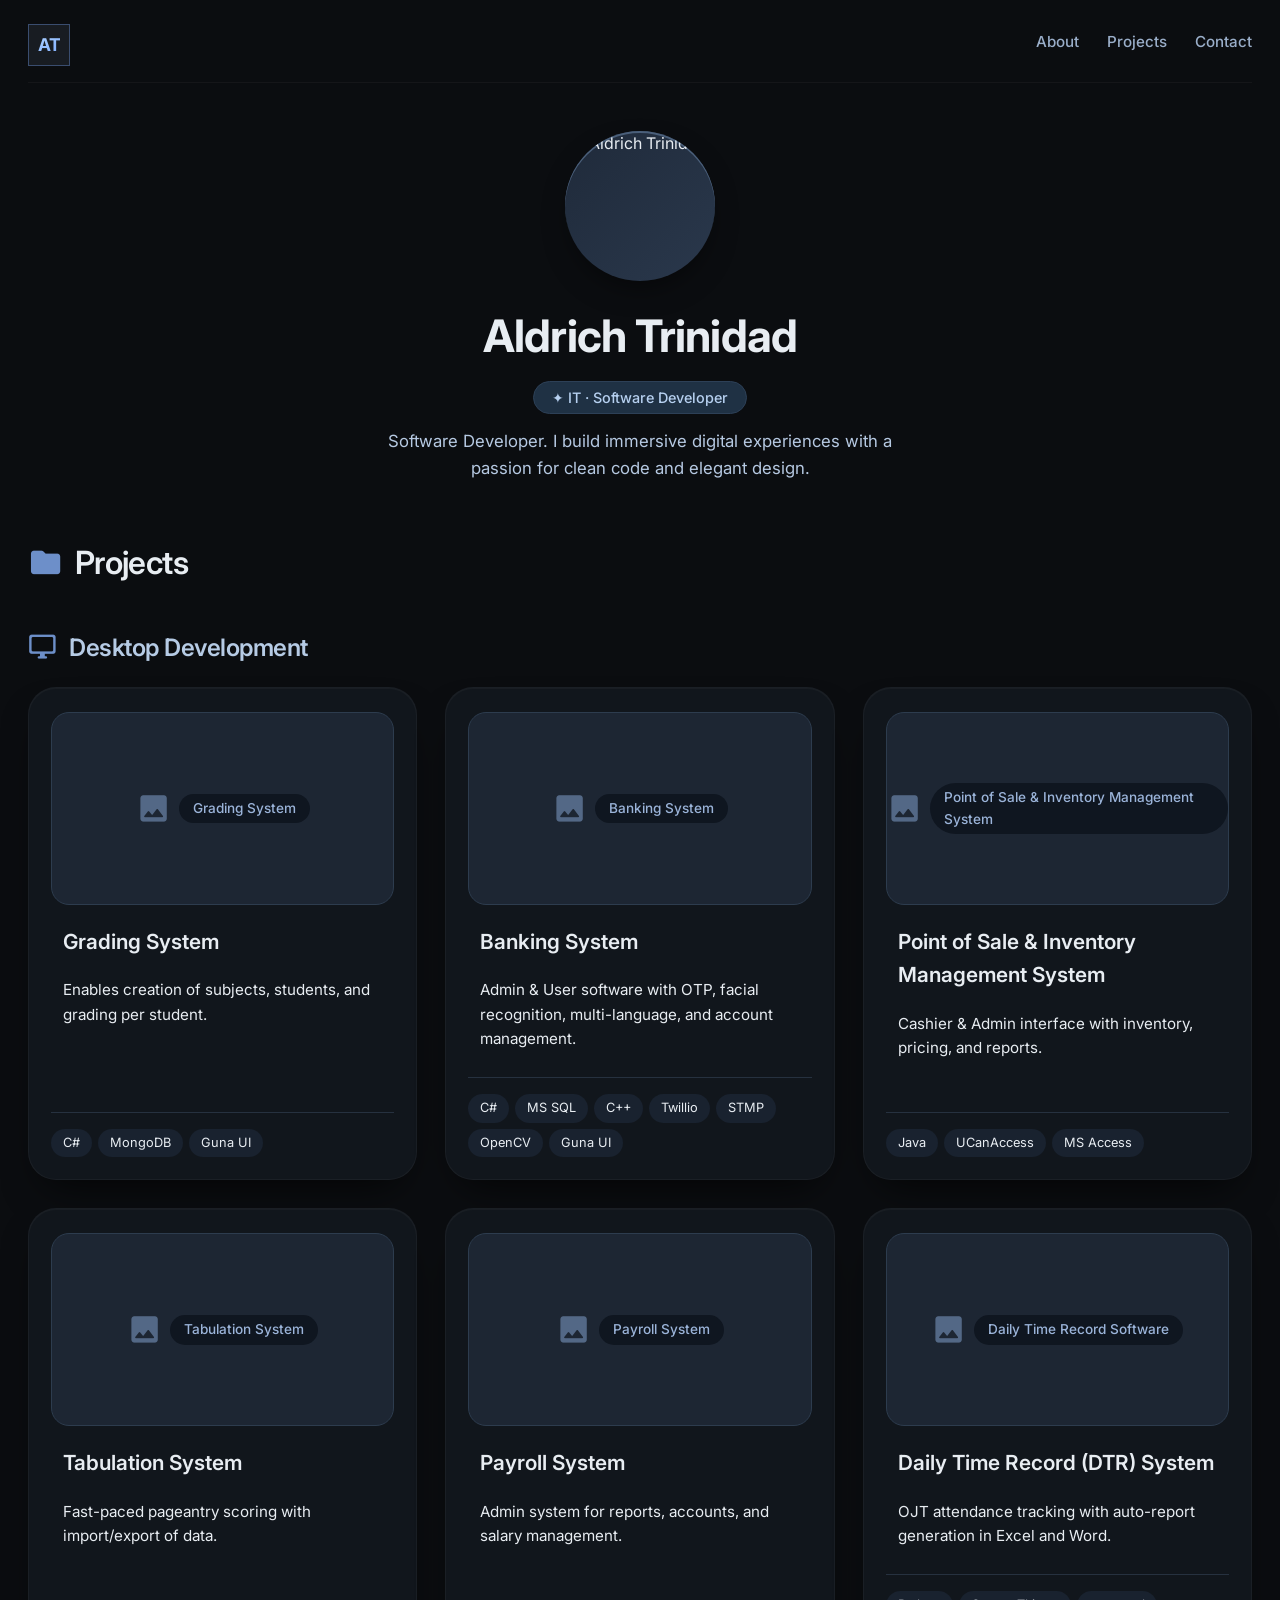
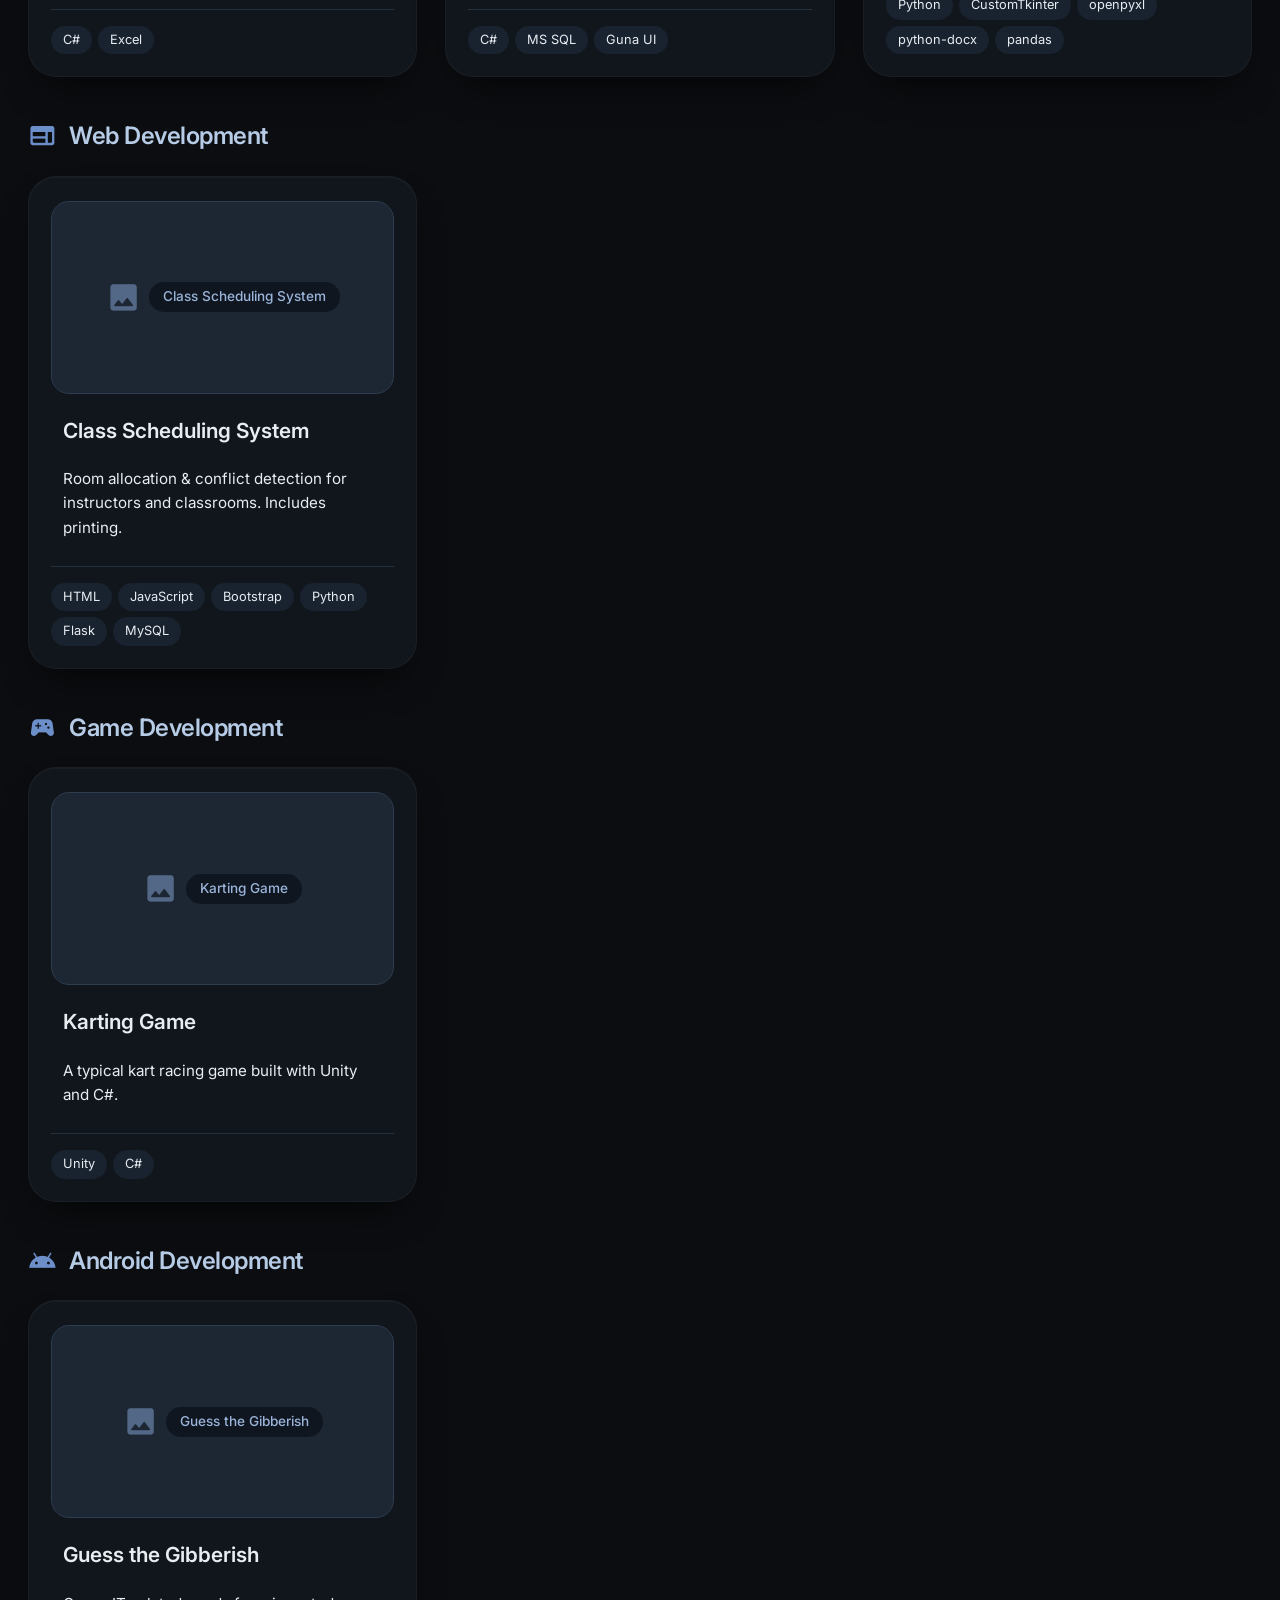
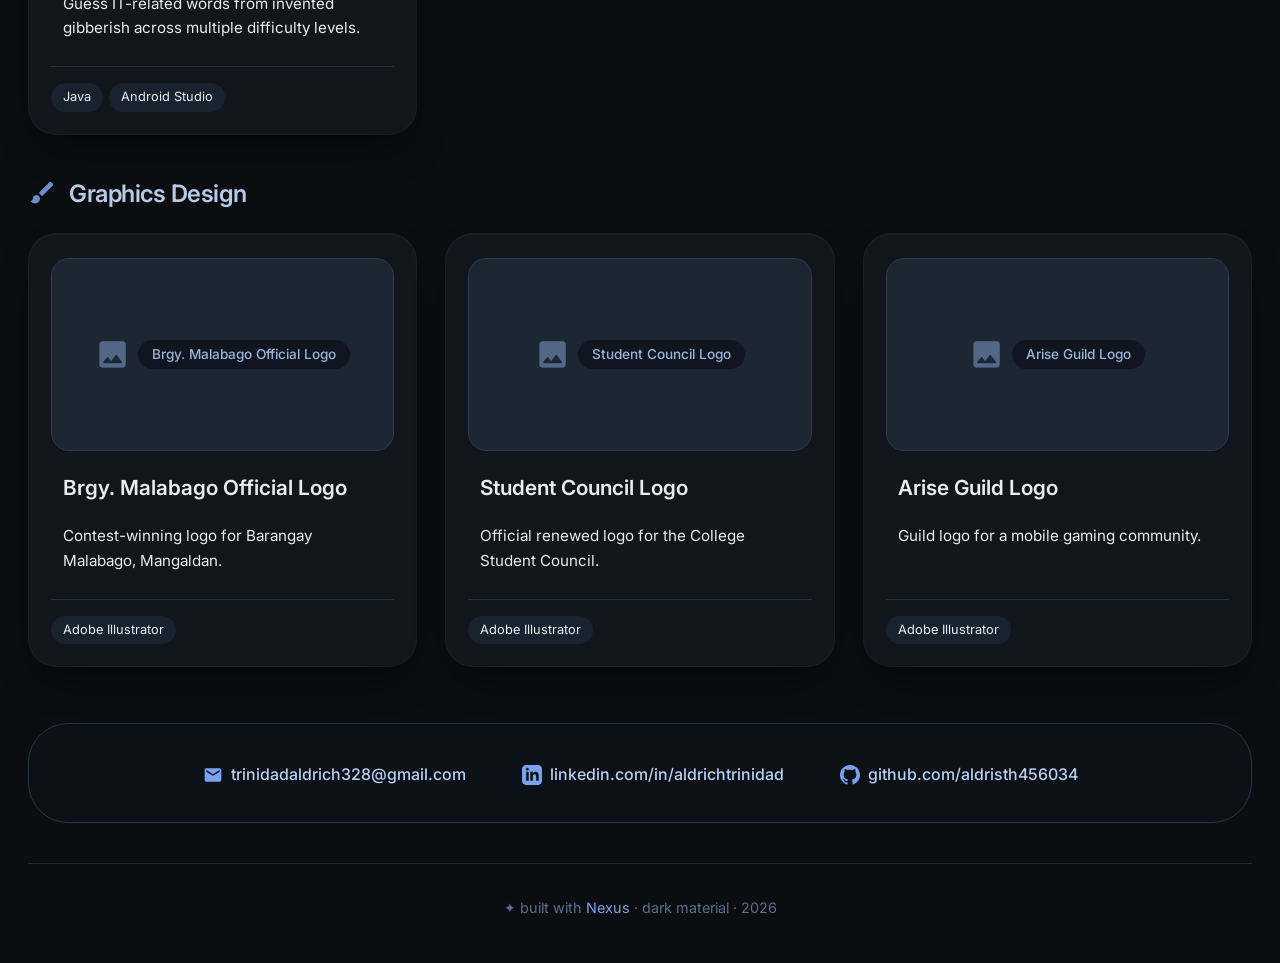
==== index.html @ d2d8a863 "up" ====
<!DOCTYPE html>
<html lang="en">
<head>
    <meta charset="UTF-8" />
    <meta name="viewport" content="width=device-width, initial-scale=1.0" />
    <title>Aldrich Trinidad · Portfolio</title>
    <!-- Google Font & Material Icons -->
    <link href="https://fonts.googleapis.com/css2?family=Inter:opsz,wght@14..32,400;14..32,500;14..32,600;14..32,700&display=swap" rel="stylesheet" />
    <link href="https://fonts.googleapis.com/icon?family=Material+Icons+Round" rel="stylesheet" />
    <!-- External CSS -->
    <link rel="stylesheet" href="style.css" />
</head>
<body>

    <div class="container">

        <!-- HEADER -->
        <header>
            <a href="#" class="logo" aria-label="Aldrich Trinidad home">
                <span>AT</span>
            </a>
            <div class="nav-links">
                <a href="#about">About</a>
                <a href="#projects">Projects</a>
                <a href="#contact">Contact</a>
            </div>
        </header>

        <!-- PROFILE -->
        <section class="profile-grid animate-in" id="about">
            <div class="profile-pic">
                <img data-src="ProfileImg/preview1.png" alt="Aldrich Trinidad" />
            </div>
            <div class="profile-text">
                <h1>Aldrich Trinidad</h1>
                <div class="badge">✦ IT · Software Developer</div>
                <p>Software Developer. I build immersive digital experiences with a passion for clean code and elegant design.</p>
            </div>
        </section>

        <!-- ===== PROJECTS SECTION ===== -->
        <div class="section-title animate-in delay-1" id="projects">
            <span class="material-icons-round">folder</span> Projects
        </div>

        <!-- ============================================================ -->
        <!-- DESKTOP DEVELOPMENT                                           -->
        <!-- ============================================================ -->
        <div class="sub-section-title animate-in delay-1">
            <span class="material-icons-round">desktop_windows</span> Desktop Development
        </div>
        <div class="project-grid animate-in delay-1">

            <!-- Grading System -->
            <div class="project-card card" data-title="Grading System" data-longdesc="Enables creation of subjects, students, and grading per student. Built with C# and MongoDB for efficient data management.

Features:
• Subject management (add, edit, delete)
• Student enrollment and records
• Grade entry with automatic computation
• Report generation (PDF)"
 data-github="https://github.com/aldristh456034/grading-system">
                <div class="preview-img">
                    <img data-src="DesktopDev/GradingSystem/preview1.png" alt="Grading System" />
                </div>
                <h3>Grading System</h3>
                <p>Enables creation of subjects, students, and grading per student.</p>
                <div class="meta">
                    <div class="tech-wrapper">
                        <span class="tech">C#</span>
                        <span class="tech">MongoDB</span>
                        <span class="tech">Guna UI</span>
                    </div>
                </div>
            </div>

            <!-- Banking System -->
            <div class="project-card card" data-title="Banking System" data-longdesc="Admin &amp; user software with OTP, facial recognition, multi-language support, account management, and printing. Built with C#, SQLServer, and C++.

Key Features:
• Separate interfaces for Administrator and User
• Account approval workflow
• Transaction history with filters
• Multi-language support (English, French, Japanese)
• Security: Email verification, OTP Text, Security Key, Facial Recognition
• Account management with deactivation
• Printable transaction summaries" data-github="https://github.com/aldristh456034/banking-system">
                <div class="preview-img">
                    <img data-src="DesktopDev/BankingSystem/preview1.png" alt="Banking System" />
                </div>
                <h3>Banking System</h3>
                <p>Admin &amp; User software with OTP, facial recognition, multi-language, and account management.</p>
                <div class="meta">
                    <div class="tech-wrapper">
                        <span class="tech">C#</span>
                        <span class="tech">MS SQL</span>
                        <span class="tech">C++</span>
                        <span class="tech">Twillio</span>
                        <span class="tech">STMP</span>
                        <span class="tech">OpenCV</span>
                        <span class="tech">Guna UI</span>
                    </div>
                </div>
            </div>

            <!-- Point of Sale & Inventory -->
            <div class="project-card card" data-title="Point of Sale &amp; Inventory Management System" data-longdesc="Cashier &amp; admin interface with inventory, pricing, and reports. Built with Java 16, UCanAccess, and Microsoft Access.

Features:
• Cashier mode: fast checkout
• Admin dashboard: inventory overview
• Product management (add, update, delete)
• Real-time stock tracking
• Sales reports and analytics
• User account creation for staff"
 data-github="https://github.com/aldristh456034/pos-inventory">
                <div class="preview-img">
                    <img data-src="DesktopDev/POS/preview1.png" alt="Point of Sale & Inventory Management System" />
                </div>
                <h3>Point of Sale &amp; Inventory Management System</h3>
                <p>Cashier &amp; Admin interface with inventory, pricing, and reports.</p>
                <div class="meta">
                    <div class="tech-wrapper">
                        <span class="tech">Java</span>
                        <span class="tech">UCanAccess</span>
                        <span class="tech">MS Access</span>
                    </div>
                </div>
            </div>

            <!-- Tabulation System -->
            <div class="project-card card" data-title="Tabulation System" data-longdesc="Pageantry scoring with import/export of data. Built with C# and Excel integration.

Used in a school pageantry event in Camarines Sur.

Features:
• Digital scoring for judges
• Automatic calculation and ranking
• Import/export scores via Excel
• Includes Leaderboard display"
 data-github="https://github.com/aldristh456034/tabulation-system">
                <div class="preview-img">
                    <img data-src="DesktopDev/Tabulation/preview1.png" alt="Tabulation System" />
                </div>
                <h3>Tabulation System</h3>
                <p>Fast-paced pageantry scoring with import/export of data.</p>
                <div class="meta">
                    <div class="tech-wrapper">
                        <span class="tech">C#</span>
                        <span class="tech">Excel</span>
                    </div>
                </div>
            </div>

            <!-- Payroll System -->
            <div class="project-card card" data-title="Payroll System" data-longdesc="Admin system for reports, accounts, and salary management. Built with C# and SQL.

Features:
• Employee database management
• Salary computation with deductions
• Generate payslips (PDF)
• Attendance tracking
• Comprehensive reports (monthly, yearly)
• Tax computation support" data-github="https://github.com/aldristh456034/payroll-system">
                <div class="preview-img">
                    <img data-src="DesktopDev/Payroll/preview1.png" alt="Payroll System" />
                </div>
                <h3>Payroll System</h3>
                <p>Admin system for reports, accounts, and salary management.</p>
                <div class="meta">
                    <div class="tech-wrapper">
                        <span class="tech">C#</span>
                        <span class="tech">MS SQL</span>
                        <span class="tech">Guna UI</span>
                    </div>
                </div>
            </div>

            <!-- ===== NEW: Daily Time Record (DTR) System ===== -->
            <div class="project-card card" data-title="Daily Time Record Software" data-longdesc="A comprehensive Daily Time Record application built for OJT tracking and reporting. Used during internship to automate attendance tracking and generate professional reports for the company.

Key Features:
• Daily time-in and time-out logging
• Automatic tardiness calculation
• OJT target hours tracking with auto-calculation
• Excel data import/export
• Word document report generation
• Company allowance report generation with format
• Configurable settings for different users
• Summary reports with accumulated hours
" data-github="https://github.com/aldristh456034/dtr-system">
                <div class="preview-img">
                    <img data-src="DesktopDev/DTR/preview1.png" alt="Daily Time Record System" />
                </div>
                <h3>Daily Time Record (DTR) System</h3>
                <p>OJT attendance tracking with auto-report generation in Excel and Word.</p>
                <div class="meta">
                    <div class="tech-wrapper">
                        <span class="tech">Python</span>
                        <span class="tech">CustomTkinter</span>
                        <span class="tech">openpyxl</span>
                        <span class="tech">python-docx</span>
                        <span class="tech">pandas</span>
                    </div>
                </div>
            </div>

        </div>

        <!-- ============================================================ -->
        <!-- WEB DEVELOPMENT                                               -->
        <!-- ============================================================ -->
        <div class="sub-section-title animate-in delay-2">
            <span class="material-icons-round">web</span> Web Development
        </div>
        <div class="project-grid animate-in delay-2">

            <!-- Class Scheduling System -->
            <div class="project-card card" data-title="Class Scheduling System" data-longdesc="Room allocation &amp; conflict detection for instructors and classrooms. Includes printing. Built with HTML, JavaScript, Bootstrap, Python, Flask, and MySQL.

Features:
• Automatic detection of allocation conflicts
• Room, instructor, and time management
• Prevent duplication and confusion
• Interactive calendar view
• Printable schedules
• Room, instructor, subjects, department, account management
• Allows multiple users with different access levels (super admin, admin, user)
• Export to PDF" data-github="https://github.com/aldristh456034/scheduling-system">
                <div class="preview-img">
                    <img data-src="WebDev/Scheduling/preview1.png" alt="Class Scheduling System" />
                </div>
                <h3>Class Scheduling System</h3>
                <p>Room allocation &amp; conflict detection for instructors and classrooms. Includes printing.</p>
                <div class="meta">
                    <div class="tech-wrapper">
                        <span class="tech">HTML</span>
                        <span class="tech">JavaScript</span>
                        <span class="tech">Bootstrap</span>
                        <span class="tech">Python</span>
                        <span class="tech">Flask</span>
                        <span class="tech">MySQL</span>
                    </div>
                </div>
            </div>

        </div>

        <!-- ============================================================ -->
        <!-- GAME DEVELOPMENT                                              -->
        <!-- ============================================================ -->
        <div class="sub-section-title animate-in delay-2">
            <span class="material-icons-round">sports_esports</span> Game Development
        </div>
        <div class="project-grid animate-in delay-2">

            <!-- Karting Game -->
            <div class="project-card card" data-title="Karting Game" data-longdesc="A kart racing game built with Unity and C#.

Game Mechanics:
• Multiple tracks with obstacles
• Includes varying difficulty
• Race modes"
 data-github="https://github.com/aldristh456034/karting-game">
                <div class="preview-img">
                    <img data-src="GameDev/Karting/preview1.png" alt="Karting Game" />
                </div>
                <h3>Karting Game</h3>
                <p>A typical kart racing game built with Unity and C#.</p>
                <div class="meta">
                    <div class="tech-wrapper">
                        <span class="tech">Unity</span>
                        <span class="tech">C#</span>
                    </div>
                </div>
            </div>

        </div>

        <!-- ============================================================ -->
        <!-- ANDROID DEVELOPMENT                                           -->
        <!-- ============================================================ -->
        <div class="sub-section-title animate-in delay-3">
            <span class="material-icons-round">android</span> Android Development
        </div>
        <div class="project-grid animate-in delay-3">

            <!-- Guess the Gibberish -->
            <div class="project-card card" data-title="Guess the Gibberish" data-longdesc="Guess IT-related words from invented gibberish across multiple difficulty levels. Built with Java for Android Studio.

Game Features:
• Multiple difficulty levels (Easy, Medium, Hard)
• IT-related word categories
• Hints and timer system
• Score tracking and high scores
• Sound effects and animations
• Offline play support" data-github="https://github.com/aldristh456034/guess-gibberish">
                <div class="preview-img">
                    <img data-src="AndroidDev/Gibberish/preview1.png" alt="Guess the Gibberish" />
                </div>
                <h3>Guess the Gibberish</h3>
                <p>Guess IT-related words from invented gibberish across multiple difficulty levels.</p>
                <div class="meta">
                    <div class="tech-wrapper">
                        <span class="tech">Java</span>
                        <span class="tech">Android Studio</span>
                    </div>
                </div>
            </div>

        </div>

        <!-- ============================================================ -->
        <!-- GRAPHICS DESIGN                                               -->
        <!-- ============================================================ -->
        <div class="sub-section-title animate-in delay-3">
            <span class="material-icons-round">brush</span> Graphics Design
        </div>
        <div class="project-grid animate-in delay-3">

            <!-- Brgy. Malabago Official Logo -->
            <div class="project-card card" data-title="Brgy. Malabago Official Logo" data-longdesc="Contest-winning logo for Barangay Malabago, Mangaldan. Created with Adobe Illustrator.

Design Elements:
• Local cultural symbols
• Modern and clean aesthetic
• Versatile for various applications (print, digital)
• Selected as official barangay logo" data-github="https://github.com/aldristh456034/malabago-logo">
                <div class="preview-img">
                    <img data-src="GraphicsDesign/Malabago/preview1.png" alt="Brgy. Malabago Official Logo" />
                </div>
                <h3>Brgy. Malabago Official Logo</h3>
                <p>Contest-winning logo for Barangay Malabago, Mangaldan.</p>
                <div class="meta">
                    <div class="tech-wrapper">
                        <span class="tech">Adobe Illustrator</span>
                    </div>
                </div>
            </div>

            <!-- Student Council Logo -->
            <div class="project-card card" data-title="Student Council Logo" data-longdesc="Official renewed logo for the College Student Council. Created with Adobe Illustrator.

Design Approach:
• Modern refresh of existing council identity
• Defines symbolism of unity and leadership
• Color palette representing the institution
• Used across all council materials and merchandise" data-github="https://github.com/aldristh456034/student-council-logo">
                <div class="preview-img">
                    <img data-src="GraphicsDesign/Council/preview1.png" alt="Student Council Logo" />
                </div>
                <h3>Student Council Logo</h3>
                <p>Official renewed logo for the College Student Council.</p>
                <div class="meta">
                    <div class="tech-wrapper">
                        <span class="tech">Adobe Illustrator</span>
                    </div>
                </div>
            </div>

            <!-- Arise Guild Logo -->
            <div class="project-card card" data-title="Arise Guild Logo" data-longdesc="Guild logo for a mobile gaming community. Created with Adobe Illustrator.

Design Features:
• Epic fantasy theme
• Recognizable icon for in-game use
• Scalable for different sizes (avatar, banner)
• Color scheme matching guild identity" data-github="https://github.com/aldristh456034/arise-guild-logo">
                <div class="preview-img">
                    <img data-src="GraphicsDesign/Arise/preview1.png" alt="Arise Guild Logo" />
                </div>
                <h3>Arise Guild Logo</h3>
                <p>Guild logo for a mobile gaming community.</p>
                <div class="meta">
                    <div class="tech-wrapper">
                        <span class="tech">Adobe Illustrator</span>
                    </div>
                </div>
            </div>

        </div>

        <!-- ============================================================ -->
        <!-- CONTACT SECTION                                               -->
        <!-- ============================================================ -->
        <div class="contact-section animate-in delay-4" id="contact">
            <div class="info">
                <a href="mailto:trinidadaldrich328@gmail.com">
                    <svg class="contact-icon" viewBox="0 0 24 24" width="20" height="20">
                        <path d="M20 4H4c-1.1 0-1.99.9-1.99 2L2 18c0 1.1.9 2 2 2h16c1.1 0 2-.9 2-2V6c0-1.1-.9-2-2-2zm0 4l-8 5-8-5V6l8 5 8-5v2z"/>
                    </svg>
                    <span>trinidadaldrich328@gmail.com</span>
                </a>
                <a href="https://www.linkedin.com/in/aldrich-trinidad-825322286" target="_blank">
                    <svg class="contact-icon" viewBox="0 0 24 24" width="20" height="20">
                        <path d="M19 0h-14c-2.761 0-5 2.239-5 5v14c0 2.761 2.239 5 5 5h14c2.762 0 5-2.239 5-5v-14c0-2.761-2.238-5-5-5zm-11 19h-3v-11h3v11zm-1.5-12.268c-.966 0-1.75-.79-1.75-1.764s.784-1.764 1.75-1.764 1.75.79 1.75 1.764-.783 1.764-1.75 1.764zm13.5 12.268h-3v-5.604c0-3.368-4-3.113-4 0v5.604h-3v-11h3v1.765c1.396-2.586 7-2.777 7 2.476v6.759z"/>
                    </svg>
                    <span>linkedin.com/in/aldrichtrinidad</span>
                </a>
                <a href="https://github.com/aldristh456034" target="_blank">
                    <svg class="contact-icon" viewBox="0 0 24 24" width="20" height="20">
                        <path d="M12 0c-6.627 0-12 5.373-12 12 0 5.302 3.438 9.8 8.205 11.387.6.113.82-.26.82-.58 0-.287-.01-1.05-.015-2.06-3.338.726-4.042-1.61-4.042-1.61-.546-1.39-1.335-1.76-1.335-1.76-1.09-.746.082-.73.082-.73 1.205.085 1.84 1.237 1.84 1.237 1.07 1.834 2.807 1.304 3.492.997.108-.775.418-1.305.762-1.605-2.665-.3-5.466-1.332-5.466-5.93 0-1.31.468-2.38 1.235-3.22-.123-.3-.535-1.52.117-3.16 0 0 1.008-.322 3.3 1.23.96-.267 1.98-.4 3-.405 1.02.005 2.04.138 3 .405 2.29-1.552 3.297-1.23 3.297-1.23.653 1.64.24 2.86.118 3.16.768.84 1.233 1.91 1.233 3.22 0 4.61-2.804 5.62-5.476 5.92.43.37.824 1.102.824 2.22 0 1.602-.015 2.894-.015 3.287 0 .322.216.698.825.578 4.765-1.588 8.2-6.086 8.2-11.386 0-6.627-5.373-12-12-12z"/>
                    </svg>
                    <span>github.com/aldristh456034</span>
                </a>
            </div>
        </div>

        <div class="footer-note">
            ✦ built with <span style="color:#7ba3f0;">Nexus</span> · dark material · 2026
        </div>
    </div>

    <!-- ===== MODAL ===== -->
    <div class="modal-overlay" id="projectModal">
        <div class="modal-box">
            <div class="modal-content" id="modalContent">
                <div class="modal-title-wrapper">
                    <h2 class="modal-title" id="modalTitle">Project</h2>
                    <button class="modal-close" id="modalCloseBtn">✕</button>
                </div>
                
                <div class="modal-gallery" id="modalGallery">
                    <div class="placeholder-img" id="modalImagePlaceholder">
                        <i class="material-icons-round" style="font-size:2.4rem;">image</i> <span>preview</span>
                    </div>
                    <img id="modalImage" style="display:none; width:100%; height:auto; max-height:380px; object-fit:contain;" alt="project preview" />
                </div>
                <div class="modal-nav">
                    <button id="modalPrev"><span class="material-icons-round">chevron_left</span> Prev</button>
                    <button id="modalNext">Next <span class="material-icons-round">chevron_right</span></button>
                </div>
                <div class="modal-desc" id="modalDesc">
                    <strong>Description:</strong>
                </div>
                <div class="modal-footer">
                    <a href="#" id="modalGitHubLink" target="_blank">
                        <span class="material-icons-round" style="font-size:1.2rem;">open_in_new</span> GitHub
                    </a>
                </div>
            </div>
        </div>
    </div>

    <!-- External JavaScript -->
    <script src="script.js"></script>

</body>
</html>
---- style.css ----
/* ----- RESET & BASE ----- */
* {
    margin: 0;
    padding: 0;
    box-sizing: border-box;
}
body {
    background: #0b0d10;
    font-family: 'Inter', sans-serif;
    color: #e8edf2;
    line-height: 1.6;
    scroll-behavior: smooth;
}
::-webkit-scrollbar { width: 8px; }
::-webkit-scrollbar-track { background: #181c22; }
::-webkit-scrollbar-thumb { background: #3b4b5e; border-radius: 12px; }

.container {
    max-width: 1400px;
    margin: 0 auto;
    padding: 0 28px 20px;
}

/* ----- GLASS CARDS ----- */
.card {
    background: rgba(22, 28, 36, 0.65);
    backdrop-filter: blur(6px);
    -webkit-backdrop-filter: blur(6px);
    border-radius: 32px;
    border: 1px solid rgba(255, 255, 255, 0.04);
    box-shadow: 0 20px 40px -18px rgba(0,0,0,0.8), inset 0 1px 0 rgba(255,255,255,0.03);
    transition: all 0.25s ease;
    cursor: default;
}
.card:hover {
    background: rgba(28, 36, 48, 0.75);
    border-color: rgba(100, 180, 255, 0.12);
    box-shadow: 0 28px 48px -20px #0a0e14, inset 0 1px 0 rgba(255,255,255,0.06);
}

/* ----- ANIMATIONS ----- */
@keyframes fadeSlideUp {
    0% { opacity: 0; transform: translateY(28px); }
    100% { opacity: 1; transform: translateY(0); }
}
@keyframes shimmer {
    0% { background-position: -200% 0; }
    100% { background-position: 200% 0; }
}
.animate-in {
    animation: fadeSlideUp 0.8s cubic-bezier(0.2, 0.9, 0.3, 1) forwards;
    opacity: 0;
}
.delay-1 { animation-delay: 0.08s; }
.delay-2 { animation-delay: 0.16s; }
.delay-3 { animation-delay: 0.24s; }
.delay-4 { animation-delay: 0.32s; }

/* ----- HEADER ----- */
header {
    padding: 24px 0 16px;
    display: flex;
    justify-content: space-between;
    align-items: center;
    flex-wrap: wrap;
    border-bottom: 1px solid rgba(255,255,255,0.04);
}
.logo {
    display: flex;
    align-items: center;
    justify-content: center;
    width: 42px;
    height: 42px;
    background: #181c22;
    border: 1px solid rgba(122, 169, 255, 0.35);
    border-radius: 0;
    font-weight: 700;
    font-size: 1.1rem;
    letter-spacing: -0.5px;
    color: #e8edf2;
    text-decoration: none;
}
.logo span {
    background: linear-gradient(145deg, #b0d4ff, #7aa9ff);
    -webkit-background-clip: text;
    -webkit-text-fill-color: transparent;
    background-clip: text;
}
.nav-links {
    display: flex;
    gap: 28px;
    font-weight: 500;
    font-size: 0.95rem;
    color: #9aaec9;
}
.nav-links a {
    color: inherit;
    text-decoration: none;
    transition: color 0.2s;
    border-bottom: 2px solid transparent;
    padding-bottom: 4px;
}
.nav-links a:hover {
    color: #d6e5ff;
    border-bottom-color: #4d8eff;
}

/* ----- PROFILE (centered) ----- */
.profile-grid {
    display: flex;
    flex-direction: column;
    align-items: center;
    justify-content: center;
    text-align: center;
    margin: 48px 0 56px;
    gap: 20px;
}
.profile-pic {
    width: 150px;
    height: 150px;
    flex-shrink: 0;
    border-radius: 50%;
    background: linear-gradient(135deg, #1f2a3a, #2a384c);
    display: flex;
    align-items: center;
    justify-content: center;
    box-shadow: 0 12px 28px -8px #00000080, inset 0 2px 0 #4a5f7a;
    transition: transform 0.2s ease;
    overflow: hidden;
}
.profile-pic:hover {
    transform: scale(1.02);
}
.profile-pic img {
    width: 100%;
    height: 100%;
    object-fit: cover;
    display: block;
}
.profile-pic span {
    font-size: 4.6rem;
    font-weight: 300;
    color: #aac3f0;
    letter-spacing: 2px;
    opacity: 0.9;
}
.profile-text h1 {
    font-size: 2.8rem;
    font-weight: 700;
    letter-spacing: -0.02em;
    margin-bottom: 4px;
}
.profile-text .badge {
    background: #1f3144;
    padding: 4px 18px;
    border-radius: 60px;
    font-size: 0.9rem;
    font-weight: 500;
    display: inline-block;
    color: #b6d0f0;
    border: 1px solid #2d4057;
    backdrop-filter: blur(4px);
    margin-top: 4px;
}
.profile-text p {
    max-width: 560px;
    margin: 14px auto 0;
    color: #b6c9e2;
    font-size: 1.05rem;
}

/* ----- SECTION TITLE ----- */
.section-title {
    font-size: 2rem;
    font-weight: 600;
    margin: 56px 0 28px;
    letter-spacing: -0.02em;
    display: flex;
    align-items: center;
    gap: 12px;
}
.section-title .material-icons-round {
    font-size: 2.2rem;
    color: #6d8fc9;
}
.sub-section-title {
    font-size: 1.5rem;
    font-weight: 600;
    margin: 40px 0 20px;
    letter-spacing: -0.02em;
    display: flex;
    align-items: center;
    gap: 12px;
    color: #b6cbe5;
}
.sub-section-title .material-icons-round {
    font-size: 1.8rem;
    color: #6d8fc9;
}

/* ----- PROJECT GRID ----- */
.project-grid {
    display: grid;
    grid-template-columns: repeat(3, 1fr);
    gap: 28px;
    margin-bottom: 24px;
}

/* ----- PROJECT CARD - Always visible with skeleton inside ----- */
.project-card {
    padding: 24px 22px 22px;
    border-radius: 28px;
    transition: all 0.25s;
    display: flex;
    flex-direction: column;
    cursor: pointer;
    opacity: 1;
    animation: fadeSlideUp 0.6s ease forwards;
}

/* ----- PREVIEW IMAGE - Shows skeleton while loading ----- */
.project-card .preview-img {
    width: 100%;
    aspect-ratio: 16/9;
    border-radius: 18px;
    margin-bottom: 16px;
    display: flex;
    align-items: center;
    justify-content: center;
    font-size: 0.85rem;
    color: #6b85aa;
    border: 1px solid #2d3c4e;
    transition: 0.2s;
    font-weight: 500;
    overflow: hidden;
    position: relative;
    background: #1a2330;
    min-height: 180px;
}

/* Skeleton shimmer on the image container while loading */
.project-card .preview-img.skeleton {
    background: linear-gradient(90deg, #1a2330 25%, #2a3a4a 50%, #1a2330 75%);
    background-size: 200% 100%;
    animation: shimmer 1.8s ease-in-out infinite;
}

/* Hide the actual image while loading */
.project-card .preview-img.skeleton img {
    opacity: 0;
}

/* Show image when loaded */
.project-card .preview-img.loaded img {
    opacity: 1;
    transition: opacity 0.4s ease;
}

.project-card .preview-img.loaded {
    background: #1d2633;
    animation: none;
}

.project-card .preview-img img {
    width: 100%;
    height: 100%;
    object-fit: cover;
    opacity: 0;
    transition: opacity 0.4s ease;
}

.project-card .preview-img i {
    font-size: 2.2rem;
    margin-right: 8px;
    opacity: 0.7;
}
.project-card .preview-img span {
    background: #0f1620;
    padding: 4px 14px;
    border-radius: 60px;
    color: #9bb4d9;
}

.project-card h3 {
    font-weight: 600;
    font-size: 1.3rem;
    margin-bottom: 6px;
}
.project-card p {
    color: #b1c5df;
    font-size: 0.95rem;
    flex: 1;
    margin: 6px 0 16px;
}
.project-card .meta {
    display: flex;
    flex-wrap: wrap;
    justify-content: space-between;
    align-items: center;
    border-top: 1px solid #26313f;
    padding-top: 16px;
    margin-top: 6px;
    gap: 8px;
}
.project-card .meta .tech {
    color: #829fc9;
    font-size: 0.8rem;
    background: #19222f;
    padding: 4px 12px;
    border-radius: 40px;
    display: inline-block;
    white-space: nowrap;
}
.project-card .meta .tech-wrapper {
    display: flex;
    flex-wrap: wrap;
    gap: 6px;
    flex: 1;
}

/* Skeleton text placeholders inside card while loading */
.project-card.skeleton-mode h3 {
    height: 24px;
    width: 70%;
    border-radius: 6px;
    background: linear-gradient(90deg, #1a2330 25%, #2a3a4a 50%, #1a2330 75%);
    background-size: 200% 100%;
    animation: shimmer 1.8s ease-in-out infinite;
    color: transparent;
}
.project-card.skeleton-mode p {
    height: 16px;
    width: 90%;
    border-radius: 4px;
    background: linear-gradient(90deg, #1a2330 25%, #2a3a4a 50%, #1a2330 75%);
    background-size: 200% 100%;
    animation: shimmer 1.8s ease-in-out infinite;
    color: transparent;
}
.project-card.skeleton-mode p.short {
    width: 60%;
}
.project-card.skeleton-mode .meta .tech-wrapper .tech {
    height: 28px;
    width: 60px;
    border-radius: 40px;
    background: linear-gradient(90deg, #1a2330 25%, #2a3a4a 50%, #1a2330 75%);
    background-size: 200% 100%;
    animation: shimmer 1.8s ease-in-out infinite;
    color: transparent;
    padding: 0;
}
.project-card.skeleton-mode .meta .tech-wrapper .tech.wide {
    width: 80px;
}

/* Hide actual text content in skeleton mode */
.project-card.skeleton-mode h3,
.project-card.skeleton-mode p,
.project-card.skeleton-mode .meta .tech-wrapper .tech {
    color: transparent !important;
    pointer-events: none;
}

/* Show actual content when loaded */
.project-card.loaded h3,
.project-card.loaded p,
.project-card.loaded .meta .tech-wrapper .tech {
    color: inherit;
    height: auto;
    width: auto;
    background: none;
    animation: none;
    padding: 4px 12px;
}

.project-card.loaded .meta .tech-wrapper .tech {
    background: #19222f;
}

/* Hide skeleton text when loaded */
.project-card.loaded .meta .tech-wrapper .tech.wide {
    width: auto;
}

@media (max-width: 1024px) {
    .project-grid {
        grid-template-columns: repeat(2, 1fr);
    }
}
@media (max-width: 640px) {
    .project-grid {
        grid-template-columns: 1fr;
    }
    .profile-text h1 { font-size: 2.2rem; }
    .nav-links { gap: 14px; font-size: 0.85rem; flex-wrap: wrap; }
}

/* ----- MODAL ----- */
.modal-overlay {
    position: fixed;
    top: 0; left: 0; width: 100%; height: 100%;
    background: rgba(0, 0, 0, 0.75);
    backdrop-filter: blur(10px);
    -webkit-backdrop-filter: blur(10px);
    display: none;
    align-items: center;
    justify-content: center;
    z-index: 1000;
    padding: 20px;
}
.modal-overlay.active {
    display: flex;
}
.modal-box {
    background: #141b24;
    max-width: 720px;
    width: 100%;
    max-height: 85vh;
    height: 85vh;
    border-radius: 36px;
    border: 1px solid #2c3d53;
    box-shadow: 0 40px 80px #000000cc;
    position: relative;
    animation: fadeSlideUp 0.3s ease;
    display: flex;
    flex-direction: column;
    overflow: hidden;
}
.modal-content {
    flex: 1;
    overflow-y: auto;
    padding: 28px 28px 24px;
    padding-top: 20px;
    scroll-behavior: smooth;
}
.modal-content::-webkit-scrollbar {
    width: 6px;
}
.modal-content::-webkit-scrollbar-track {
    background: transparent;
}
.modal-content::-webkit-scrollbar-thumb {
    background: #3b5a7a;
    border-radius: 12px;
}
.modal-close {
    position: sticky;
    top: 12px;
    float: right;
    background: #1f2d3d;
    border: none;
    color: #c0d6f0;
    font-size: 1.5rem;
    cursor: pointer;
    border-radius: 60px;
    width: 40px;
    height: 40px;
    display: flex;
    align-items: center;
    justify-content: center;
    transition: 0.2s;
    z-index: 20;
    box-shadow: 0 4px 12px rgba(0,0,0,0.4);
    margin-left: 12px;
    flex-shrink: 0;
}
.modal-close:hover {
    background: #334a63;
    color: white;
    transform: scale(1.05);
}
.modal-title-wrapper {
    display: flex;
    align-items: center;
    justify-content: space-between;
    margin-bottom: 4px;
    padding-right: 4px;
}
.modal-title {
    font-weight: 600;
    font-size: 1.6rem;
    line-height: 1.3;
}
.modal-gallery {
    position: relative;
    margin: 12px 0 18px;
    border-radius: 24px;
    overflow: hidden;
    background: #0d141e;
    flex-shrink: 0;
    clear: both;
}
.modal-gallery img {
    width: 100%;
    height: auto;
    max-height: 380px;
    object-fit: contain;
    display: block;
    background: #0b111a;
}
.modal-gallery .placeholder-img {
    width: 100%;
    aspect-ratio: 16/9;
    background: radial-gradient(circle at 30% 40%, #1f3147, #0b121d);
    display: flex;
    align-items: center;
    justify-content: center;
    color: #6883ad;
    font-size: 1rem;
    font-weight: 500;
    gap: 12px;
}
.modal-nav {
    display: flex;
    justify-content: space-between;
    margin-top: 12px;
    gap: 12px;
    flex-shrink: 0;
}
.modal-nav button {
    background: #1f2f42;
    border: 1px solid #314a63;
    color: #c6dcff;
    padding: 8px 20px;
    border-radius: 60px;
    font-weight: 500;
    cursor: pointer;
    display: flex;
    align-items: center;
    gap: 6px;
    transition: 0.2s;
    flex: 1;
    justify-content: center;
}
.modal-nav button:hover {
    background: #2b405a;
    border-color: #5b84c7;
}
.modal-desc {
    margin-top: 18px;
    padding: 16px 18px;
    background: #0f1925;
    border-radius: 20px;
    border-left: 4px solid #4d7ed9;
    color: #c7daf5;
    font-size: 0.98rem;
    white-space: pre-wrap;
    word-wrap: break-word;
    flex-shrink: 0;
}
.modal-desc strong {
    color: #aac4f0;
}
.modal-footer {
    margin-top: 16px;
    text-align: right;
    flex-shrink: 0;
    padding-bottom: 4px;
}
.modal-footer a {
    color: #7aa9ff;
    text-decoration: none;
    display: inline-flex;
    align-items: center;
    gap: 6px;
    background: #1f2f42;
    padding: 6px 18px;
    border-radius: 40px;
    border: 1px solid #314a63;
    transition: 0.2s;
}
.modal-footer a:hover {
    background: #2b405a;
    border-color: #5b84c7;
}

/* ----- CONTACT ----- */
.contact-section {
    margin: 56px 0 40px;
    padding: 32px 32px 28px;
    border-radius: 40px;
    background: rgba(14, 20, 30, 0.6);
    backdrop-filter: blur(6px);
    border: 1px solid #293848;
    display: flex;
    flex-direction: column;
    align-items: center;
    justify-content: center;
    gap: 16px;
}
.contact-section .info {
    display: flex;
    flex-wrap: wrap;
    gap: 20px 32px;
    align-items: center;
    justify-content: center;
}
.contact-section .info a {
    color: #b8d0f0;
    text-decoration: none;
    display: inline-flex;
    align-items: center;
    gap: 8px;
    font-weight: 500;
    transition: 0.2s;
    padding: 6px 12px;
    border-radius: 60px;
    white-space: nowrap;
}
.contact-section .info a:hover {
    background: #1f3147;
    color: #e2edff;
}
.contact-section .info .contact-icon {
    width: 20px;
    height: 20px;
    flex-shrink: 0;
    fill: #7ba2f0;
    display: inline-block;
}
.contact-section .info a:hover .contact-icon {
    fill: #b8d0f0;
}

@media (max-width: 768px) {
    .contact-section {
        padding: 24px 20px 20px;
    }
    .contact-section .info {
        gap: 12px 16px;
    }
    .contact-section .info a {
        white-space: normal;
        word-break: break-all;
        justify-content: center;
    }
}

.footer-note {
    text-align: center;
    font-size: 0.9rem;
    color: #58708f;
    padding: 32px 0 24px;
    border-top: 1px solid #1f2b39;
    margin-top: 20px;
}

.loading-text {
    color: #829fc9;
    text-align: center;
    padding: 40px 0;
    font-size: 1.1rem;
}
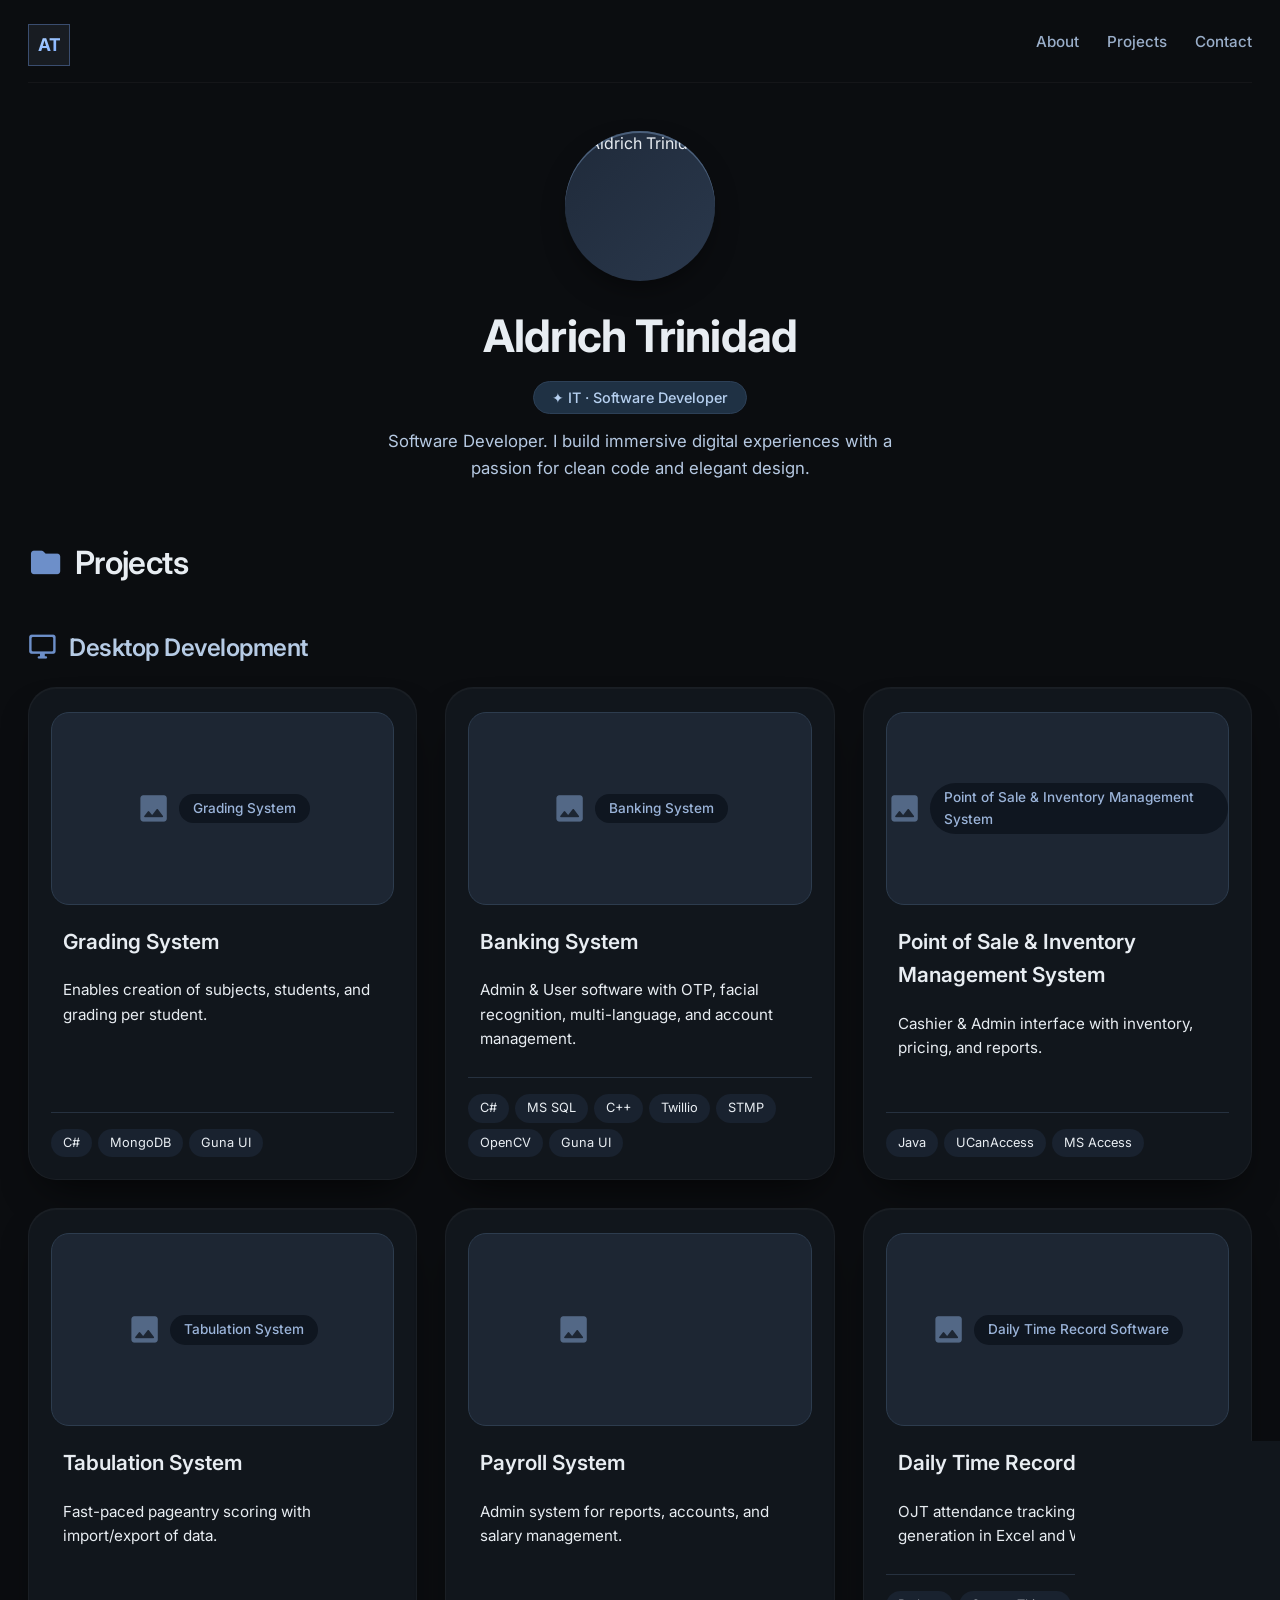
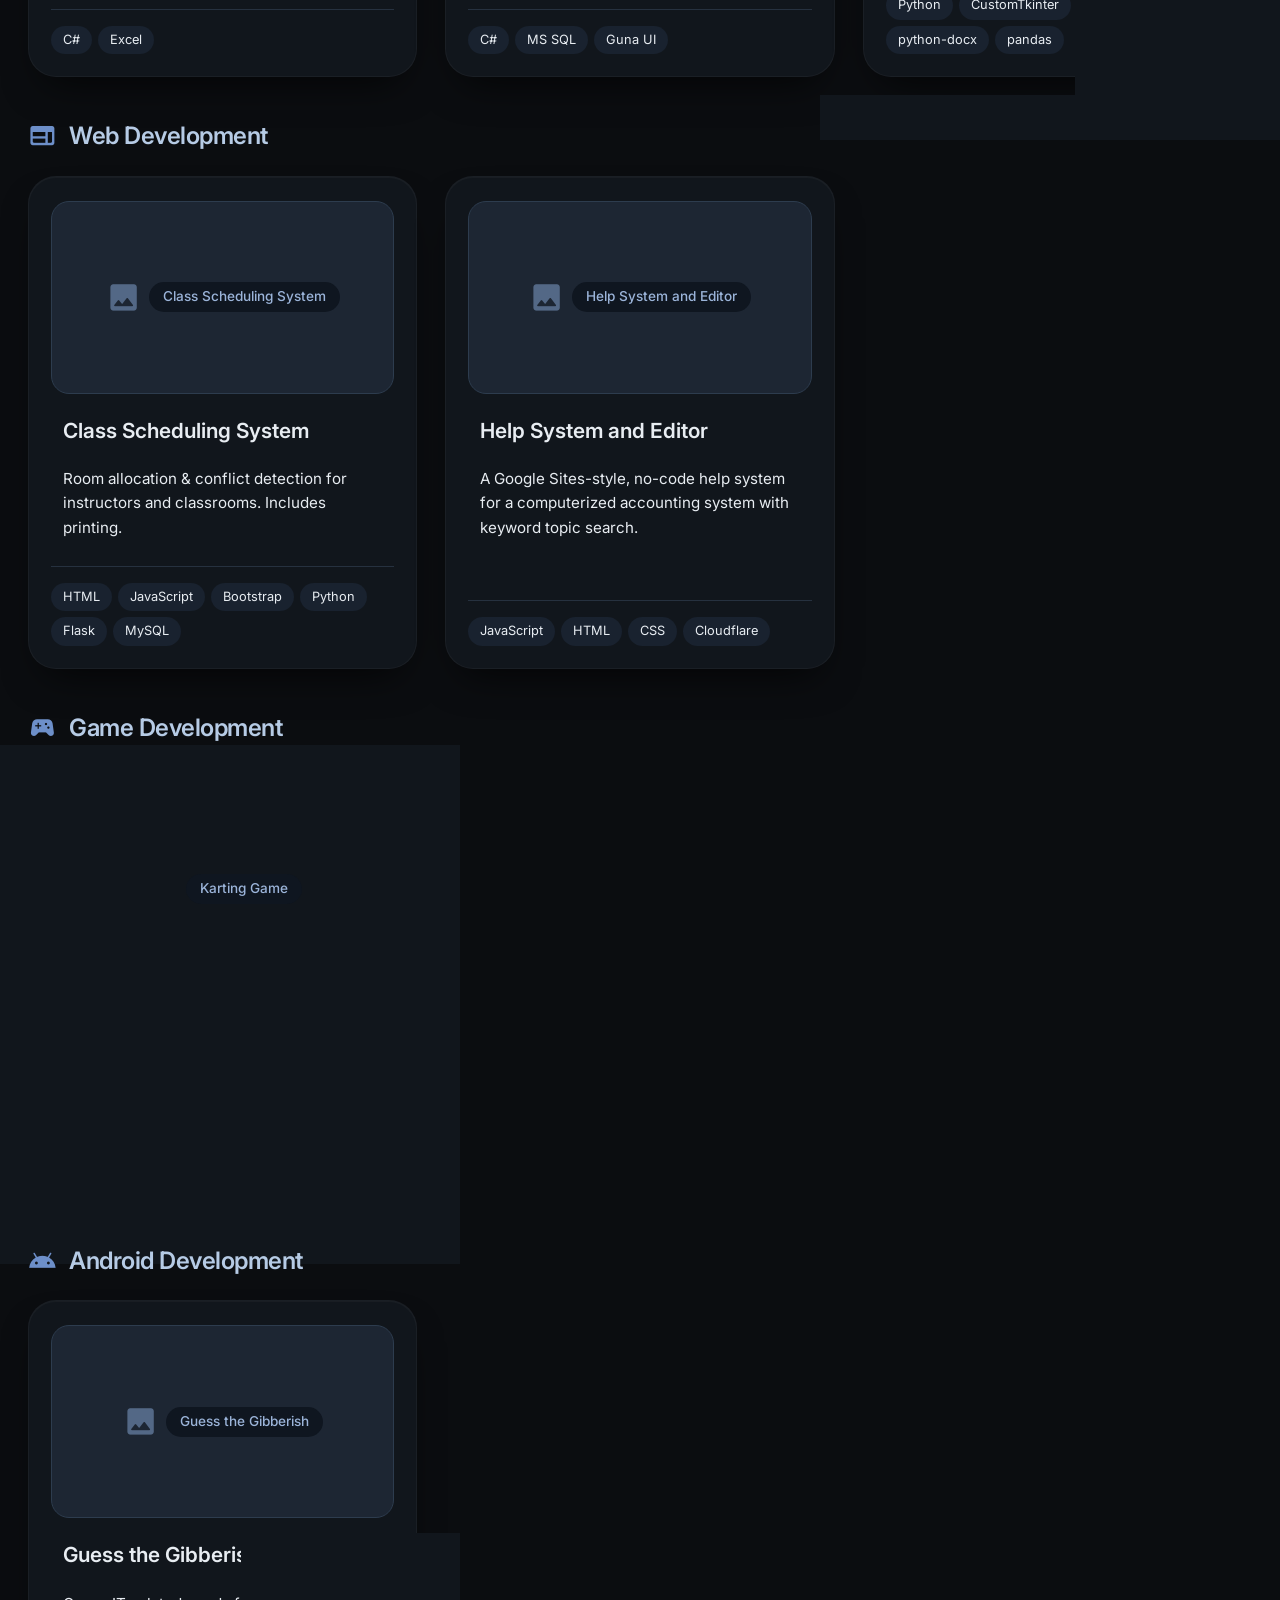
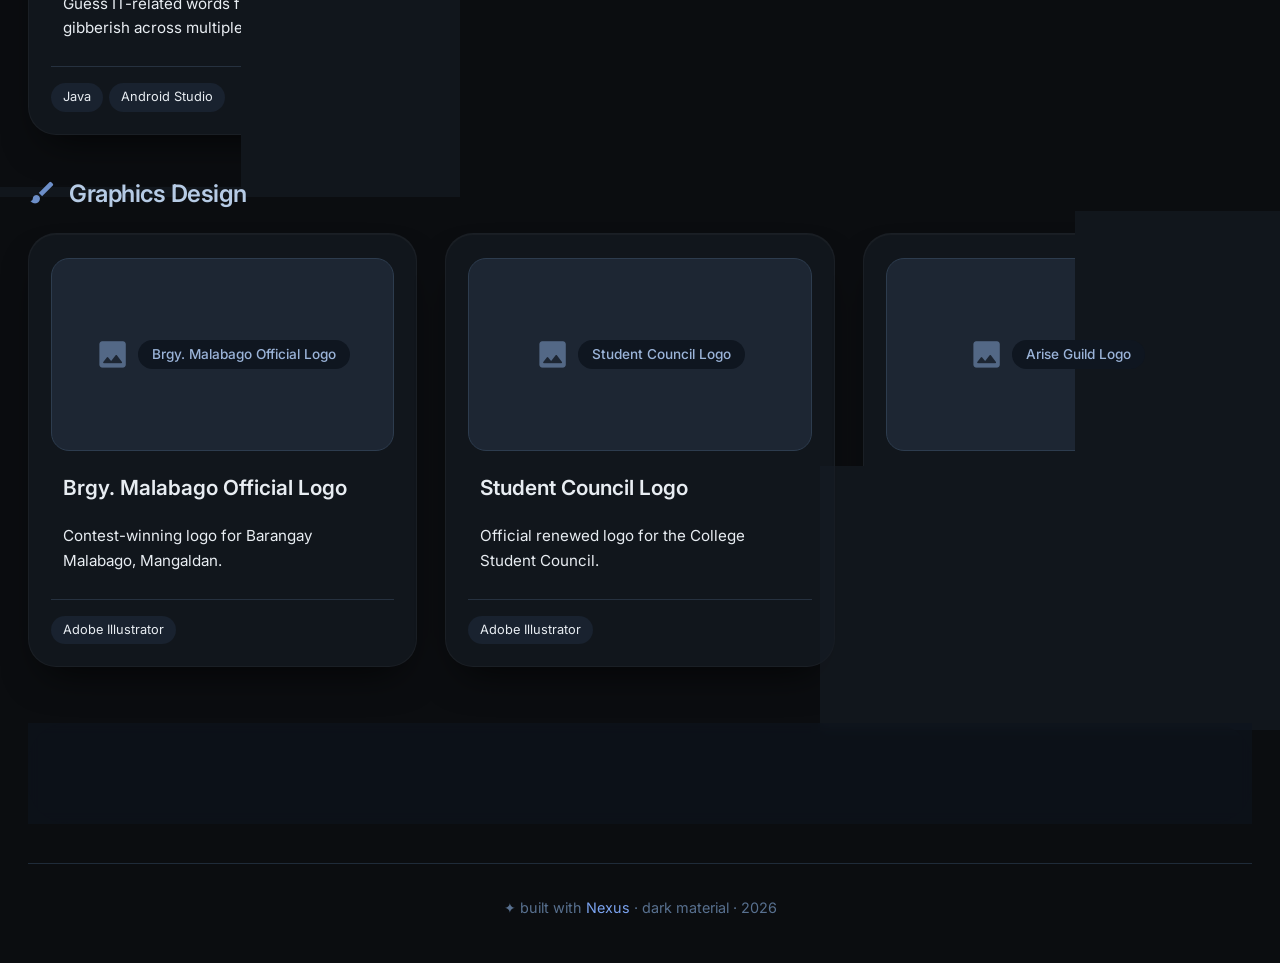
==== commit 5bd9c949: "up" ====
--- a/index.html
+++ b/index.html
@@ -240,6 +240,32 @@
                         <span class="tech">Python</span>
                         <span class="tech">Flask</span>
                         <span class="tech">MySQL</span>
+                    </div>
+                </div>
+            </div>
+
+            <!-- Help System and Editor -->
+            <div class="project-card card" data-title="Help System and Editor" data-longdesc="A simple Google Sites-style help system for a computerized accounting system. Content creators build and publish help pages without coding in the editor, while users browse and search topics by keyword in the viewer. Built with JavaScript, HTML, CSS, and Cloudflare.
+
+Features:
+• Two apps: a Viewer for reading help topics and an Editor for creating content
+• No-code page creation, similar to Google Sites
+• Keyword search of help topics
+• User management with restrictions per account
+• AI enhance and AI generator for help content
+• Backup export and import
+• File upload and download support">
+                <div class="preview-img">
+                    <img data-src="WebDev/HelpSystem/preview1.jpeg" alt="Help System and Editor" />
+                </div>
+                <h3>Help System and Editor</h3>
+                <p>A Google Sites-style, no-code help system for a computerized accounting system with keyword topic search.</p>
+                <div class="meta">
+                    <div class="tech-wrapper">
+                        <span class="tech">JavaScript</span>
+                        <span class="tech">HTML</span>
+                        <span class="tech">CSS</span>
+                        <span class="tech">Cloudflare</span>
                     </div>
                 </div>
             </div>
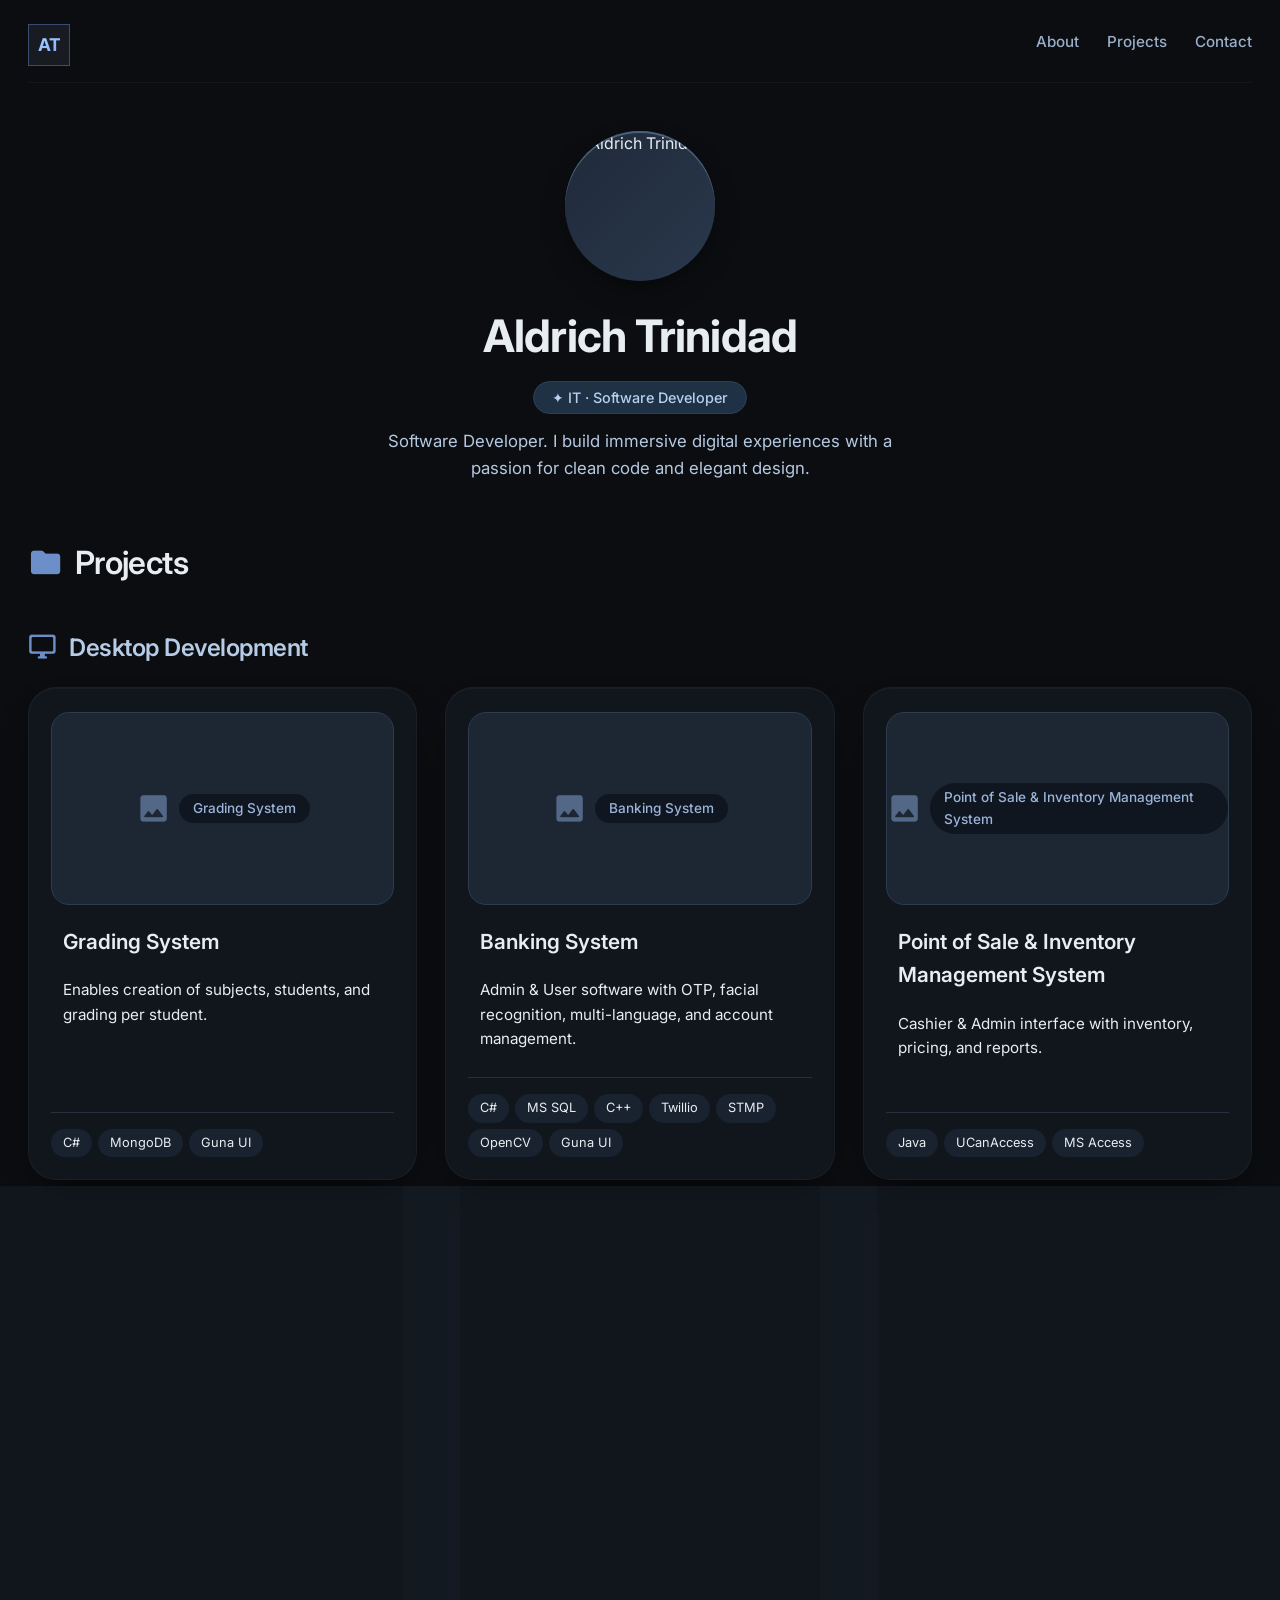
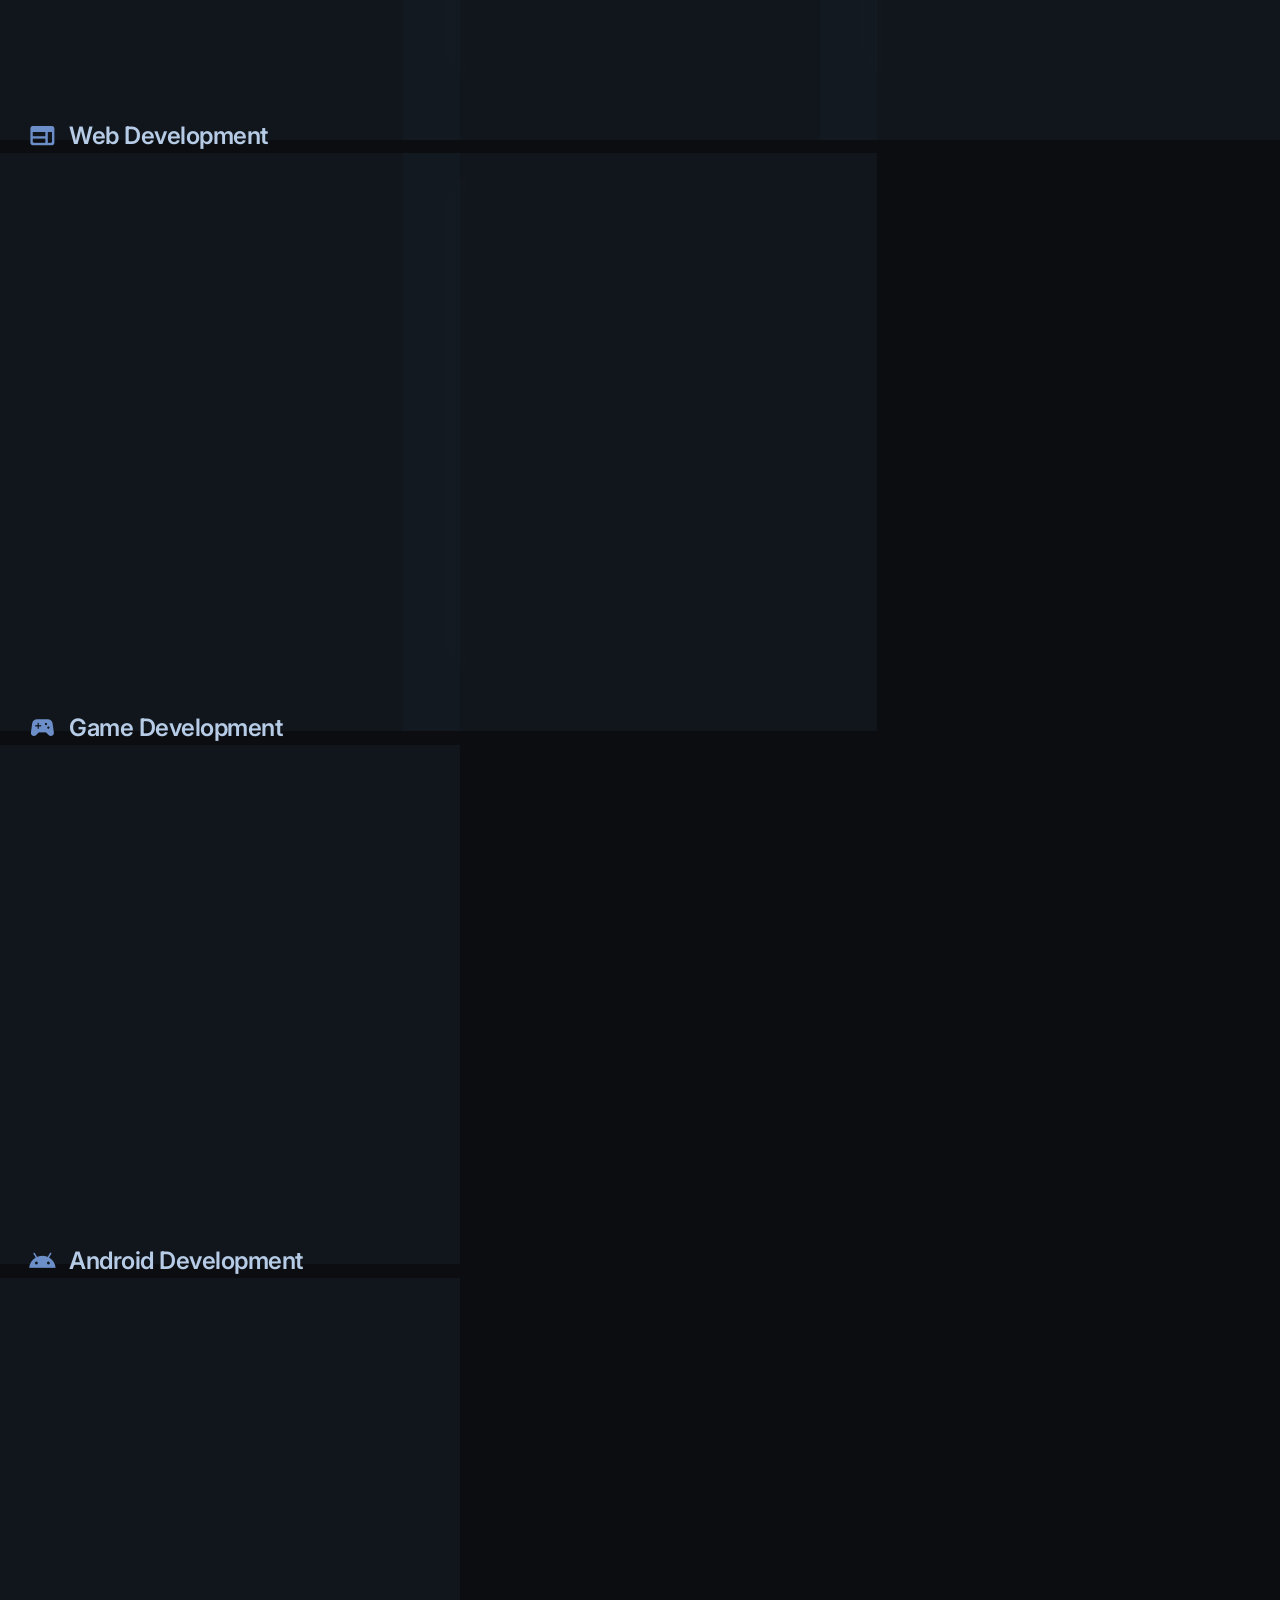
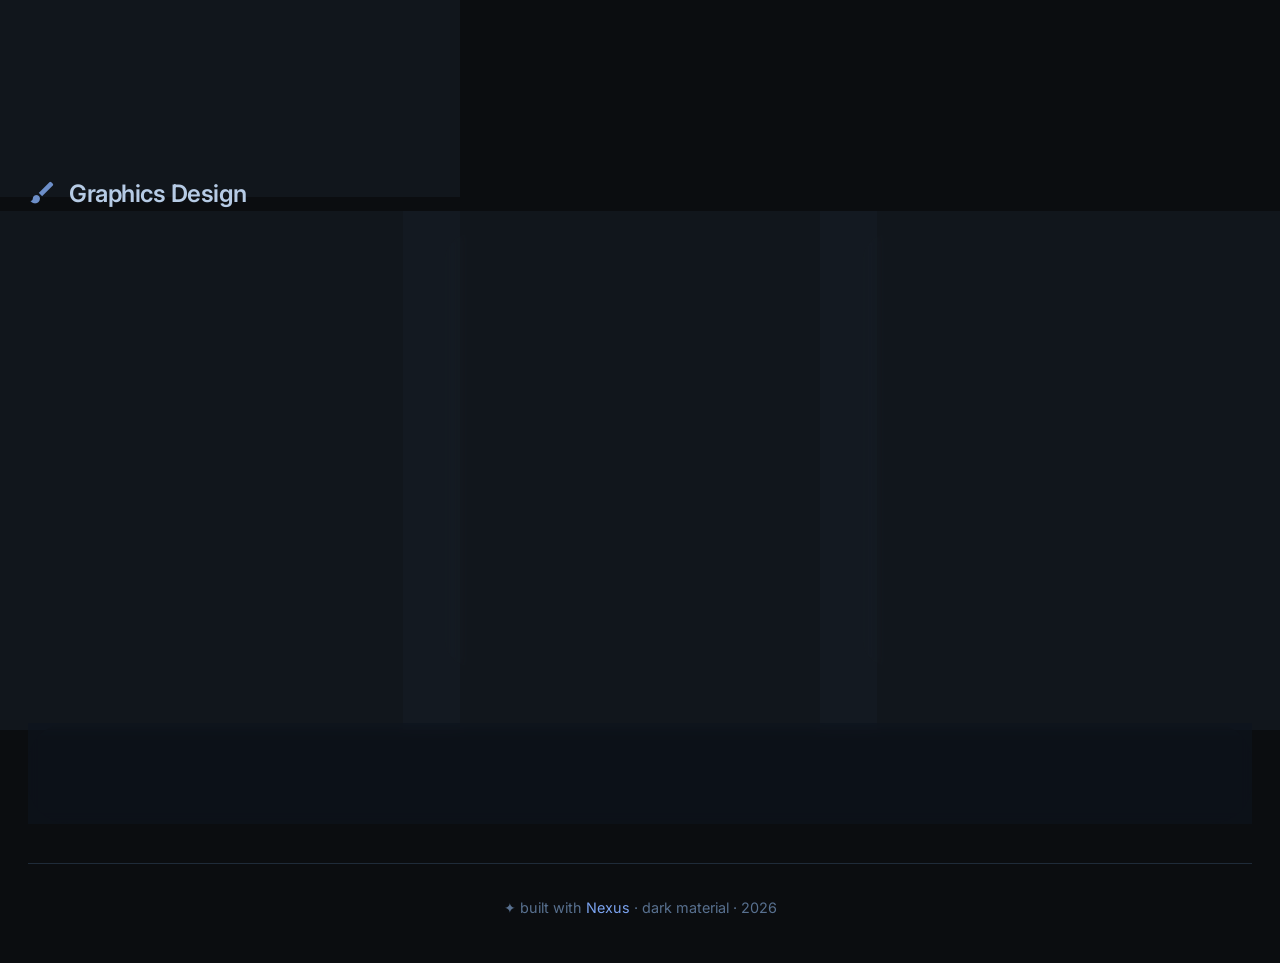
==== commit ab6fdb80: "up" ====
--- a/index.html
+++ b/index.html
@@ -450,7 +450,13 @@
                     <div class="placeholder-img" id="modalImagePlaceholder">
                         <i class="material-icons-round" style="font-size:2.4rem;">image</i> <span>preview</span>
                     </div>
-                    <img id="modalImage" style="display:none; width:100%; height:auto; max-height:380px; object-fit:contain;" alt="project preview" />
+                    <img id="modalImage" style="display:none;" alt="project preview" />
+                    <div class="gallery-tools">
+                        <button type="button" class="gallery-btn" id="galleryZoom" aria-pressed="false" aria-label="Zoom image" title="Zoom"><span class="material-icons-round">zoom_in</span></button>
+                        <button type="button" class="gallery-btn" id="galleryExpand" aria-pressed="false" aria-label="Expand view" title="Expand"><span class="material-icons-round">open_in_full</span></button>
+                    </div>
+                    <button type="button" class="gallery-arrow prev" id="galleryPrev" aria-label="Previous image"><span class="material-icons-round">chevron_left</span></button>
+                    <button type="button" class="gallery-arrow next" id="galleryNext" aria-label="Next image"><span class="material-icons-round">chevron_right</span></button>
                 </div>
                 <div class="modal-nav">
                     <button id="modalPrev"><span class="material-icons-round">chevron_left</span> Prev</button>
--- a/style.css
+++ b/style.css
@@ -490,18 +490,34 @@
     background: #0d141e;
     flex-shrink: 0;
     clear: both;
+    /* Fixed frame so changing images never resizes the modal (no bounce). */
+    aspect-ratio: 16/9;
+    max-height: 380px;
+    width: 100%;
 }
 .modal-gallery img {
+    position: absolute;
+    inset: 0;
     width: 100%;
-    height: auto;
-    max-height: 380px;
+    height: 100%;
     object-fit: contain;
     display: block;
     background: #0b111a;
+    transform-origin: 50% 50%;
+    transition: transform 0.25s ease;
+    user-select: none;
+    -webkit-user-drag: none;
+}
+.modal-gallery.zoomed img {
+    transform: scale(2);
+    cursor: zoom-out;
+}
+.modal-gallery.zoomed.panning img {
+    transition: none;
 }
 .modal-gallery .placeholder-img {
-    width: 100%;
-    aspect-ratio: 16/9;
+    position: absolute;
+    inset: 0;
     background: radial-gradient(circle at 30% 40%, #1f3147, #0b121d);
     display: flex;
     align-items: center;
@@ -510,6 +526,61 @@
     font-size: 1rem;
     font-weight: 500;
     gap: 12px;
+}
+.gallery-tools {
+    position: absolute;
+    top: 12px;
+    right: 12px;
+    display: flex;
+    gap: 8px;
+    z-index: 5;
+}
+.gallery-btn,
+.gallery-arrow {
+    background: rgba(20, 27, 36, 0.45);
+    border: 1px solid rgba(198, 220, 255, 0.25);
+    color: #e3eeff;
+    width: 38px;
+    height: 38px;
+    border-radius: 50%;
+    padding: 0;
+    cursor: pointer;
+    display: flex;
+    align-items: center;
+    justify-content: center;
+    opacity: 0.6;
+    backdrop-filter: blur(6px);
+    -webkit-backdrop-filter: blur(6px);
+    transition: opacity 0.2s, background 0.2s, border-color 0.2s;
+}
+.gallery-btn:hover,
+.gallery-btn:focus-visible,
+.gallery-btn[aria-pressed="true"],
+.gallery-arrow:hover,
+.gallery-arrow:focus-visible {
+    opacity: 1;
+    background: rgba(77, 126, 217, 0.85);
+    border-color: #9dbcf5;
+}
+.gallery-arrow {
+    display: none;
+    position: absolute;
+    top: 50%;
+    transform: translateY(-50%);
+    z-index: 5;
+}
+.gallery-arrow.prev { left: 16px; }
+.gallery-arrow.next { right: 16px; }
+.modal-gallery:fullscreen {
+    width: 100vw;
+    height: 100vh;
+    max-height: none;
+    aspect-ratio: auto;
+    border-radius: 0;
+    margin: 0;
+}
+.modal-gallery:fullscreen .gallery-arrow {
+    display: flex;
 }
 .modal-nav {
     display: flex;
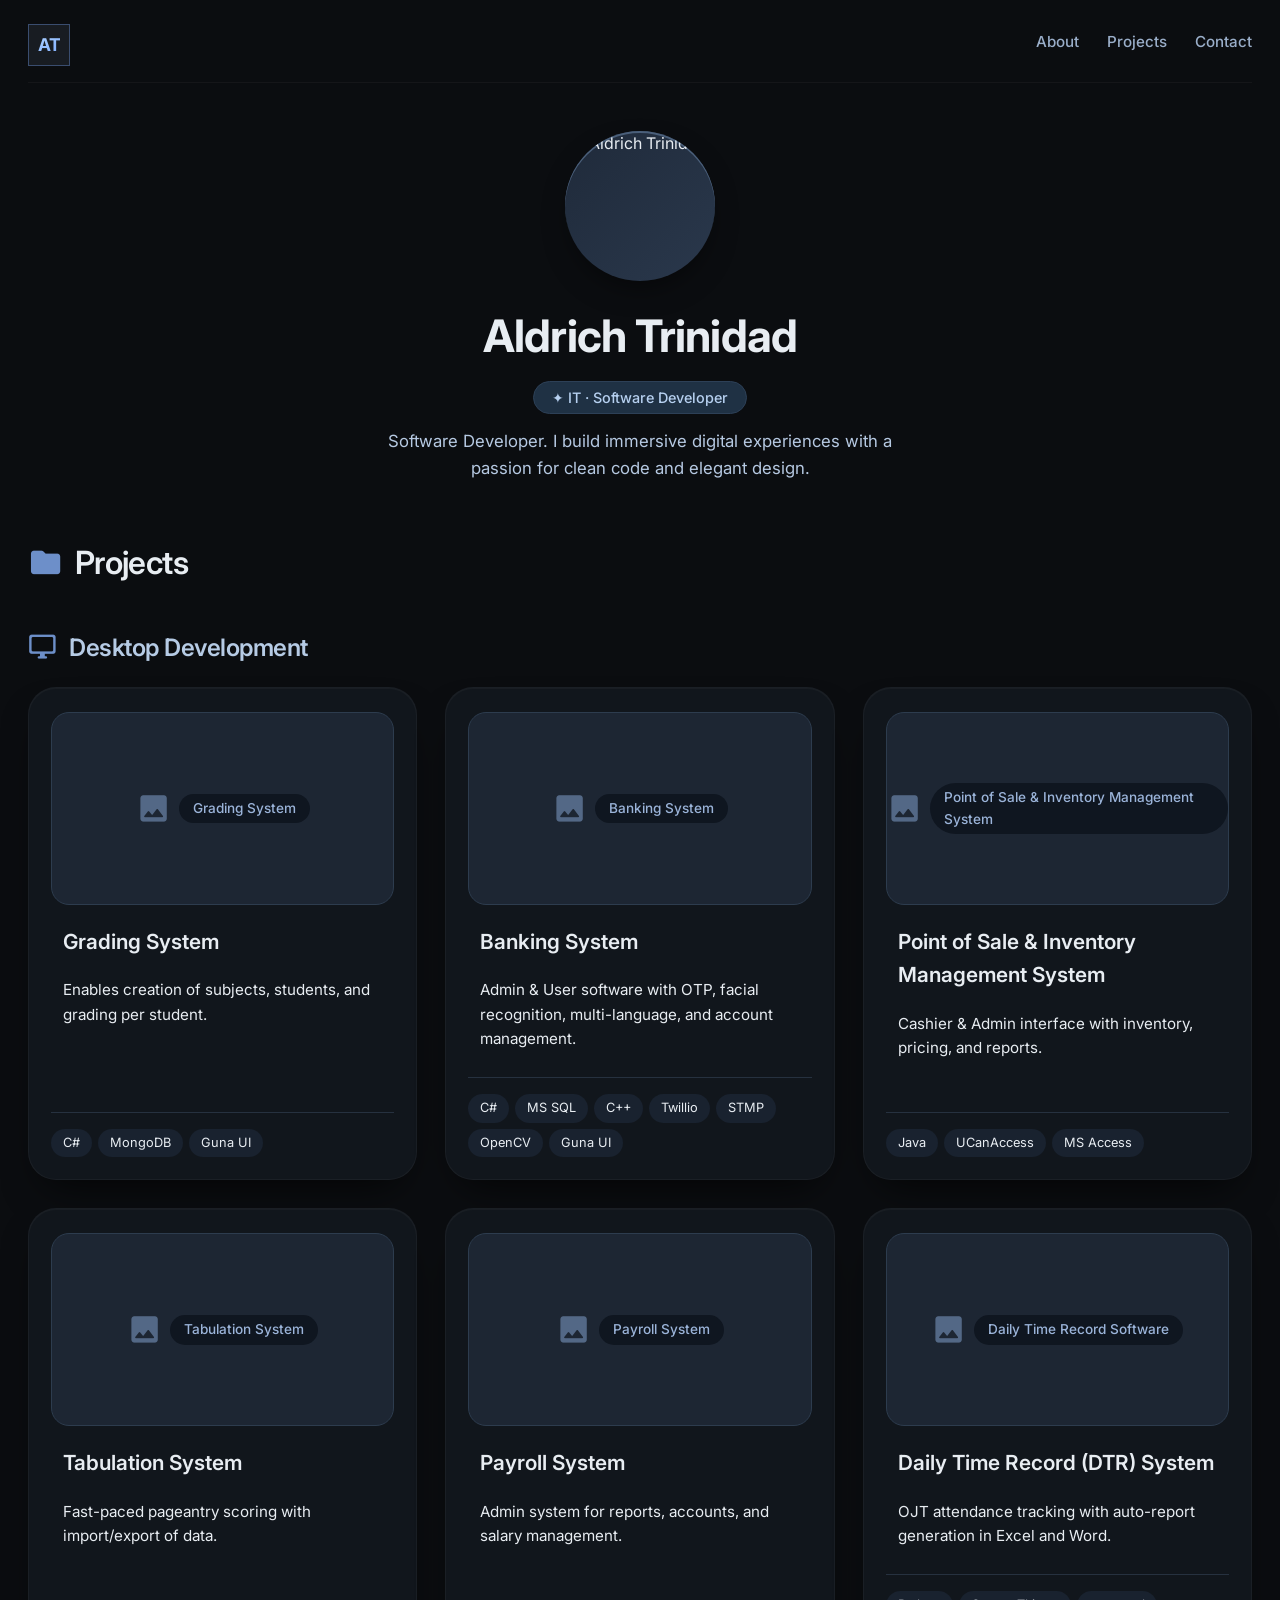
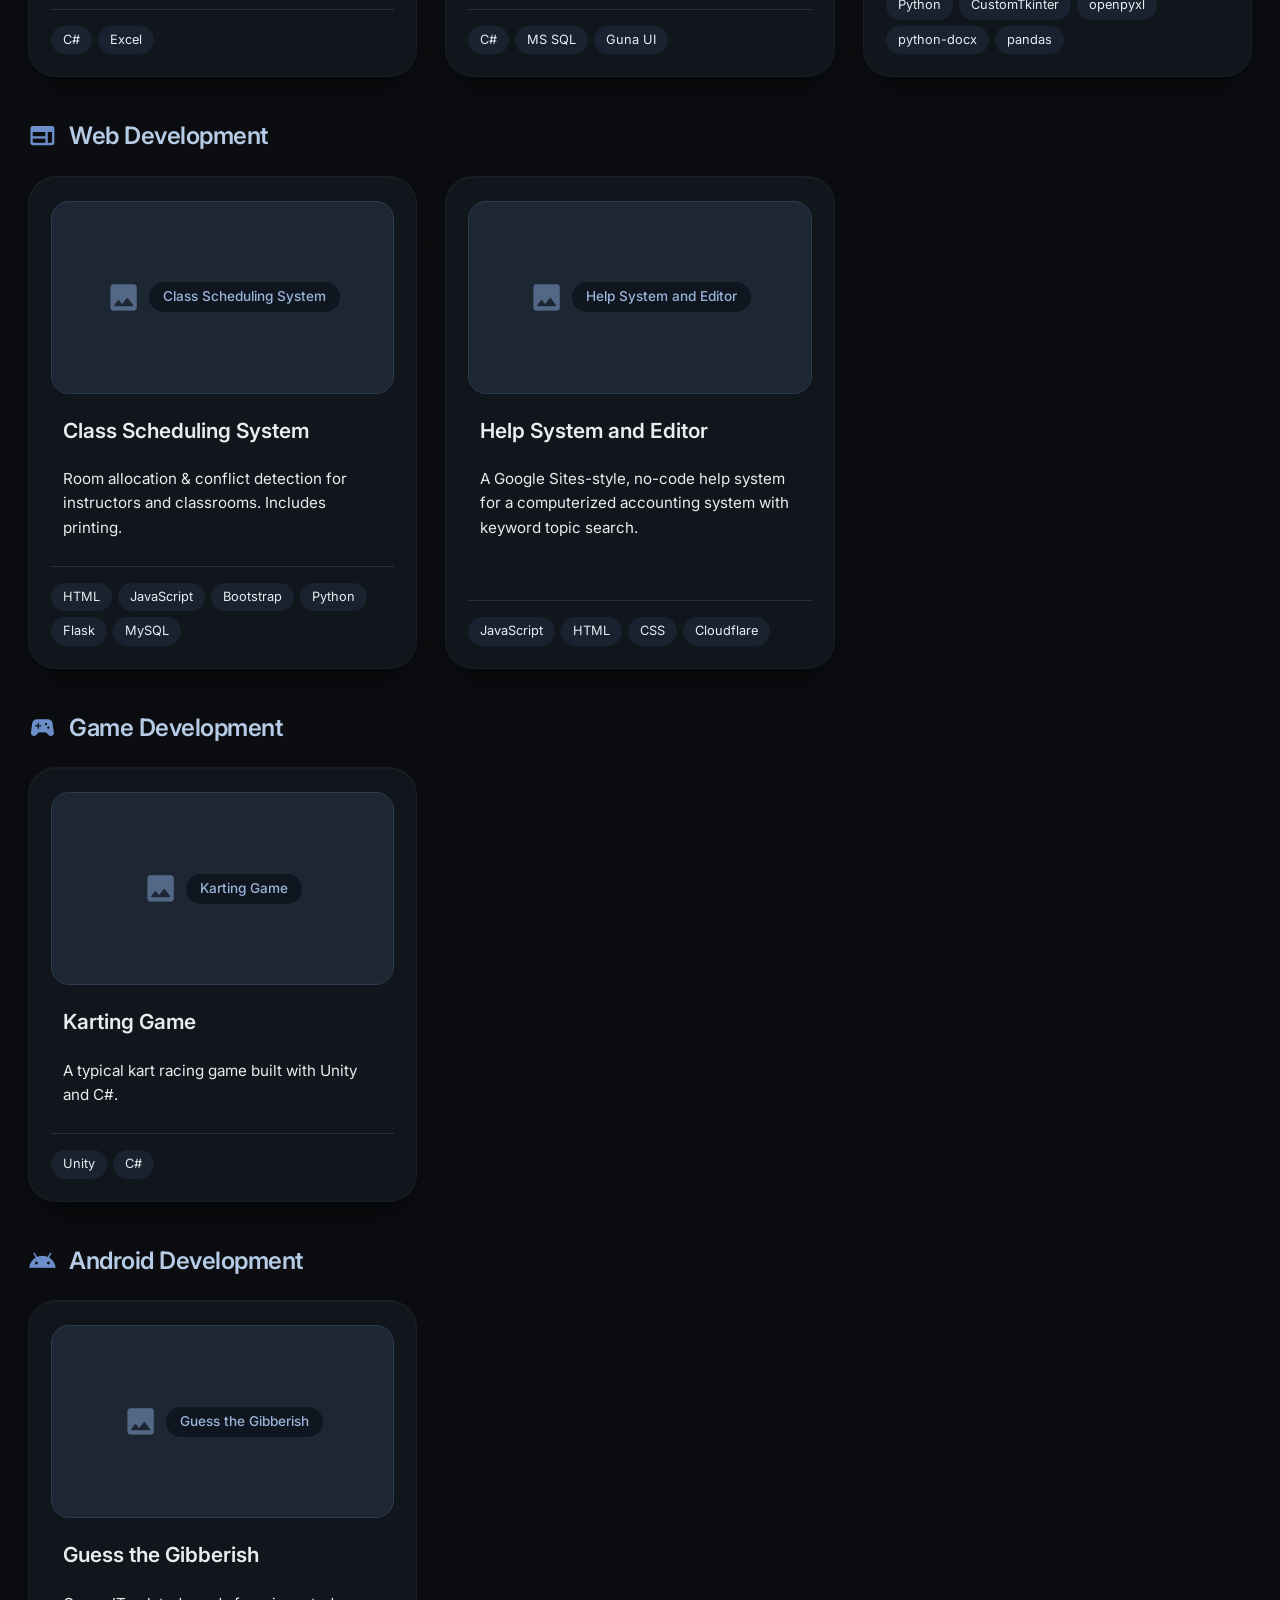
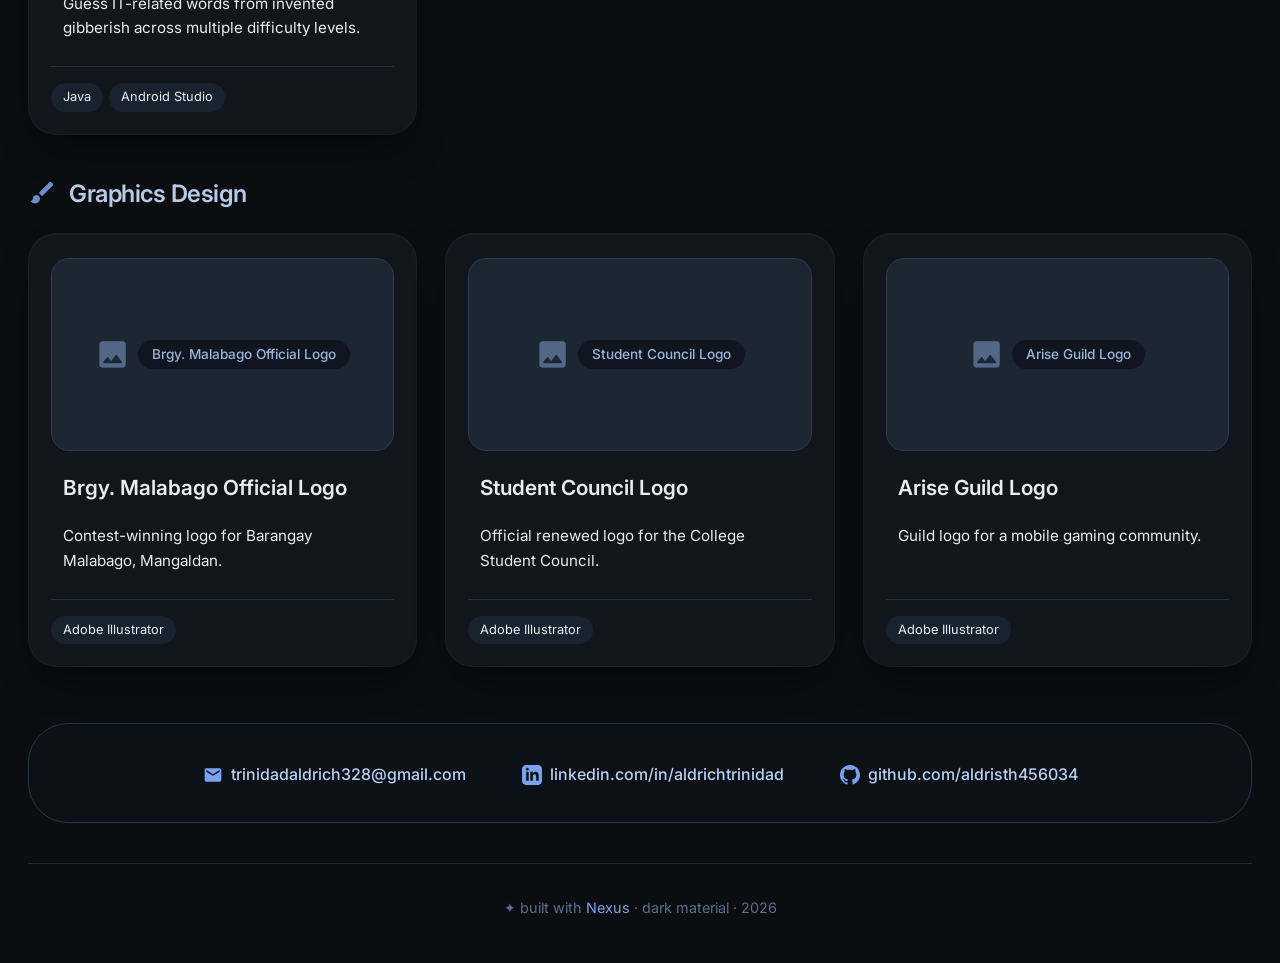
==== commit 127ba559: "up" ====
--- a/index.html
+++ b/index.html
@@ -437,6 +437,16 @@
         </div>
     </div>
 
+    <!-- ===== IMAGE VIEWER POPUP ===== -->
+    <div class="viewer-overlay" id="imageViewer" aria-hidden="true">
+        <div class="viewer-box" role="dialog" aria-label="Image viewer">
+            <button type="button" class="viewer-close" id="viewerClose" aria-label="Close"><span class="material-icons-round">close</span></button>
+            <div class="viewer-stage" id="viewerStage">
+                <img id="viewerImage" alt="project preview" draggable="false" />
+            </div>
+        </div>
+    </div>
+
     <!-- ===== MODAL ===== -->
     <div class="modal-overlay" id="projectModal">
         <div class="modal-box">
@@ -452,11 +462,10 @@
                     </div>
                     <img id="modalImage" style="display:none;" alt="project preview" />
                     <div class="gallery-tools">
-                        <button type="button" class="gallery-btn" id="galleryZoom" aria-pressed="false" aria-label="Zoom image" title="Zoom"><span class="material-icons-round">zoom_in</span></button>
-                        <button type="button" class="gallery-btn" id="galleryExpand" aria-pressed="false" aria-label="Expand view" title="Expand"><span class="material-icons-round">open_in_full</span></button>
-                    </div>
-                    <button type="button" class="gallery-arrow prev" id="galleryPrev" aria-label="Previous image"><span class="material-icons-round">chevron_left</span></button>
-                    <button type="button" class="gallery-arrow next" id="galleryNext" aria-label="Next image"><span class="material-icons-round">chevron_right</span></button>
+                        <button type="button" class="gallery-btn" id="galleryZoomIn" aria-label="Zoom in" title="Zoom in"><span class="material-icons-round">zoom_in</span></button>
+                        <button type="button" class="gallery-btn" id="galleryZoomOut" aria-label="Zoom out" title="Zoom out"><span class="material-icons-round">zoom_out</span></button>
+                        <button type="button" class="gallery-btn" id="galleryExpand" aria-label="Expand view" title="Expand"><span class="material-icons-round">open_in_full</span></button>
+                    </div>
                 </div>
                 <div class="modal-nav">
                     <button id="modalPrev"><span class="material-icons-round">chevron_left</span> Prev</button>
--- a/style.css
+++ b/style.css
@@ -503,17 +503,8 @@
     object-fit: contain;
     display: block;
     background: #0b111a;
-    transform-origin: 50% 50%;
-    transition: transform 0.25s ease;
     user-select: none;
     -webkit-user-drag: none;
-}
-.modal-gallery.zoomed img {
-    transform: scale(2);
-    cursor: zoom-out;
-}
-.modal-gallery.zoomed.panning img {
-    transition: none;
 }
 .modal-gallery .placeholder-img {
     position: absolute;
@@ -535,8 +526,7 @@
     gap: 8px;
     z-index: 5;
 }
-.gallery-btn,
-.gallery-arrow {
+.gallery-btn {
     background: rgba(20, 27, 36, 0.45);
     border: 1px solid rgba(198, 220, 255, 0.25);
     color: #e3eeff;
@@ -555,32 +545,89 @@
 }
 .gallery-btn:hover,
 .gallery-btn:focus-visible,
-.gallery-btn[aria-pressed="true"],
-.gallery-arrow:hover,
-.gallery-arrow:focus-visible {
+.gallery-btn.is-active {
     opacity: 1;
     background: rgba(77, 126, 217, 0.85);
     border-color: #9dbcf5;
 }
-.gallery-arrow {
+
+/* ----- IMAGE VIEWER POPUP (not browser fullscreen) ----- */
+.viewer-overlay {
+    position: fixed;
+    inset: 0;
+    background: rgba(0, 0, 0, 0.8);
+    backdrop-filter: blur(6px);
+    -webkit-backdrop-filter: blur(6px);
     display: none;
+    align-items: center;
+    justify-content: center;
+    z-index: 1100;
+    padding: 4vh 4vw;
+}
+.viewer-overlay.active {
+    display: flex;
+}
+.viewer-box {
+    position: relative;
+    width: 100%;
+    max-width: 1100px;
+    height: 100%;
+    max-height: 86vh;
+    background: #0b111a;
+    border: 1px solid #2c3d53;
+    border-radius: 24px;
+    box-shadow: 0 40px 80px #000000cc;
+    overflow: hidden;
+}
+.viewer-stage {
     position: absolute;
-    top: 50%;
-    transform: translateY(-50%);
+    inset: 0;
+    display: flex;
+    align-items: center;
+    justify-content: center;
+    overflow: hidden;
+    cursor: zoom-in;
+    touch-action: none;
+}
+.viewer-stage.zoomed {
+    cursor: grab;
+}
+.viewer-stage.dragging {
+    cursor: grabbing;
+}
+.viewer-stage img {
+    max-width: 100%;
+    max-height: 100%;
+    object-fit: contain;
+    user-select: none;
+    -webkit-user-drag: none;
+    transition: transform 0.2s ease;
+    will-change: transform;
+}
+.viewer-stage.dragging img {
+    transition: none;
+}
+.viewer-close {
+    position: absolute;
+    top: 14px;
+    right: 14px;
     z-index: 5;
-}
-.gallery-arrow.prev { left: 16px; }
-.gallery-arrow.next { right: 16px; }
-.modal-gallery:fullscreen {
-    width: 100vw;
-    height: 100vh;
-    max-height: none;
-    aspect-ratio: auto;
-    border-radius: 0;
-    margin: 0;
-}
-.modal-gallery:fullscreen .gallery-arrow {
-    display: flex;
+    width: 40px;
+    height: 40px;
+    padding: 0;
+    border-radius: 50%;
+    border: 1px solid rgba(198, 220, 255, 0.3);
+    background: rgba(20, 27, 36, 0.6);
+    color: #e3eeff;
+    cursor: pointer;
+    display: flex;
+    align-items: center;
+    justify-content: center;
+    transition: background 0.2s;
+}
+.viewer-close:hover,
+.viewer-close:focus-visible {
+    background: rgba(77, 126, 217, 0.9);
 }
 .modal-nav {
     display: flex;
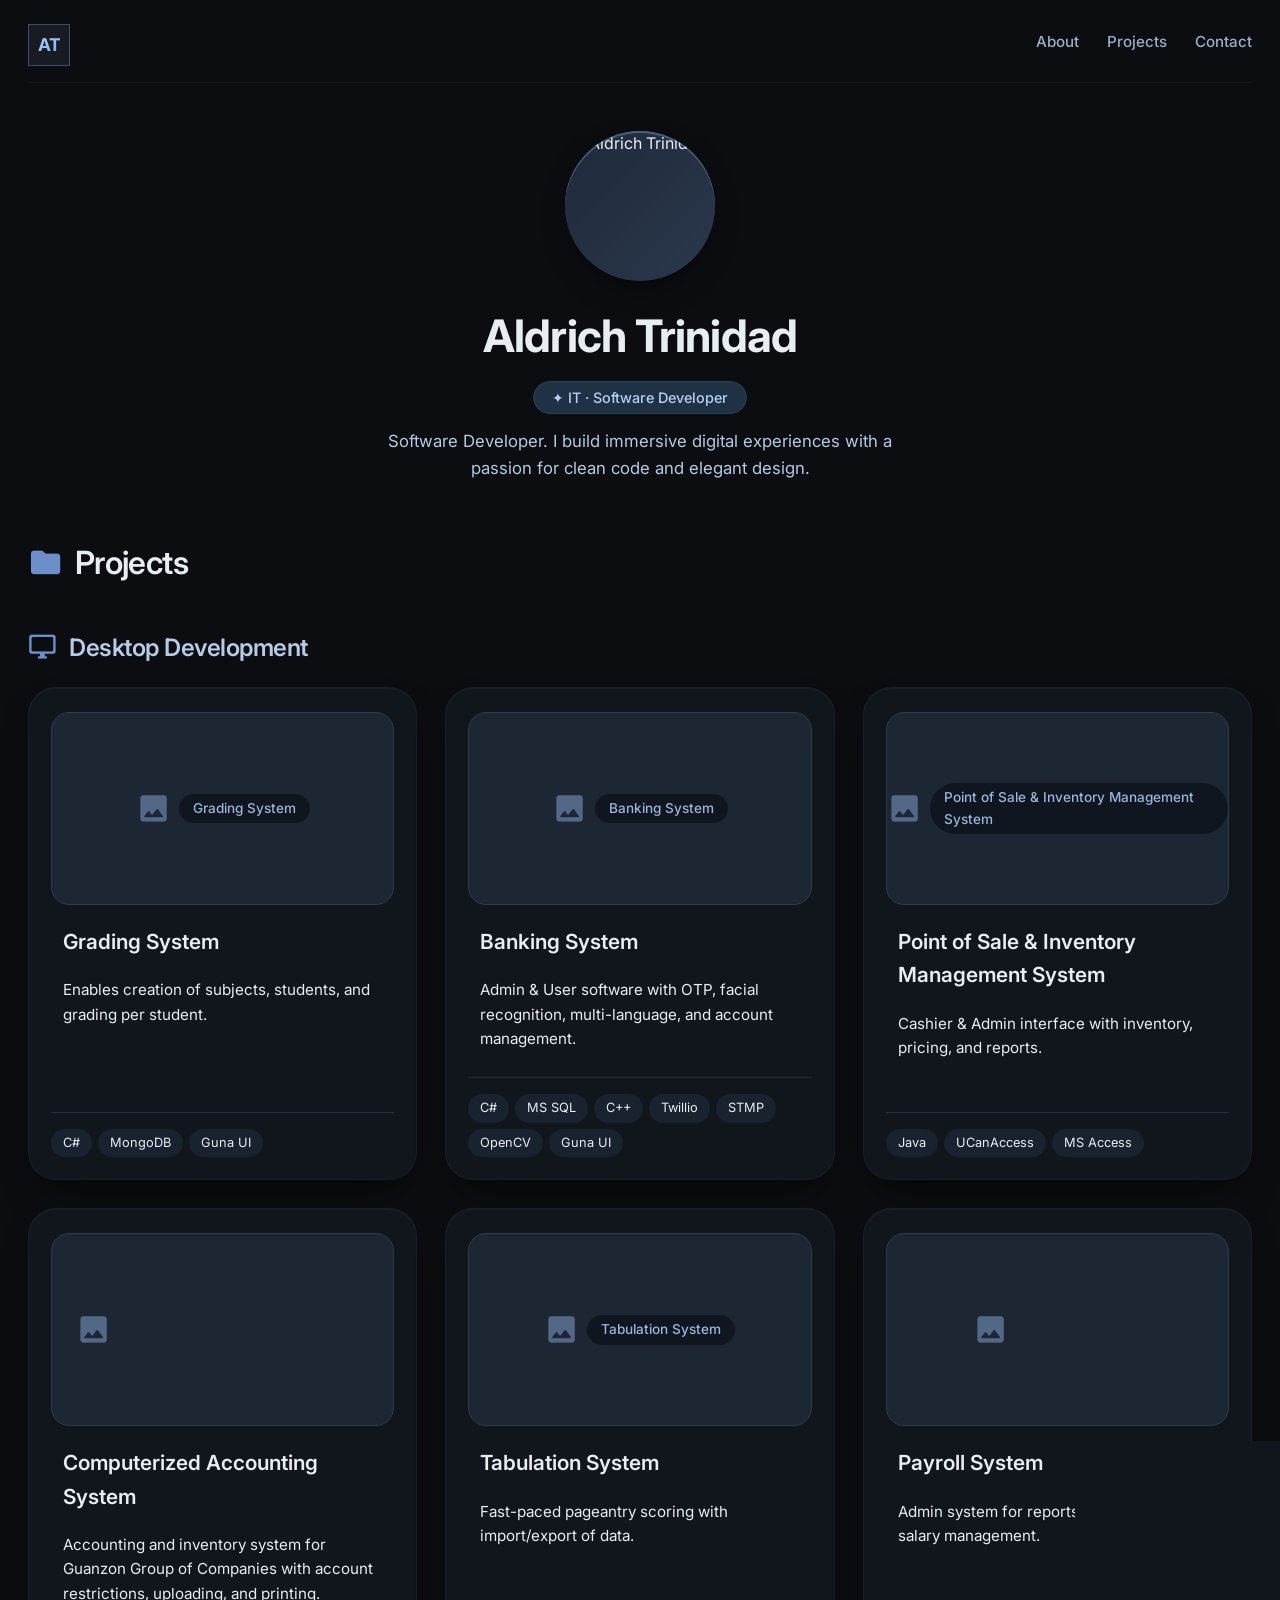
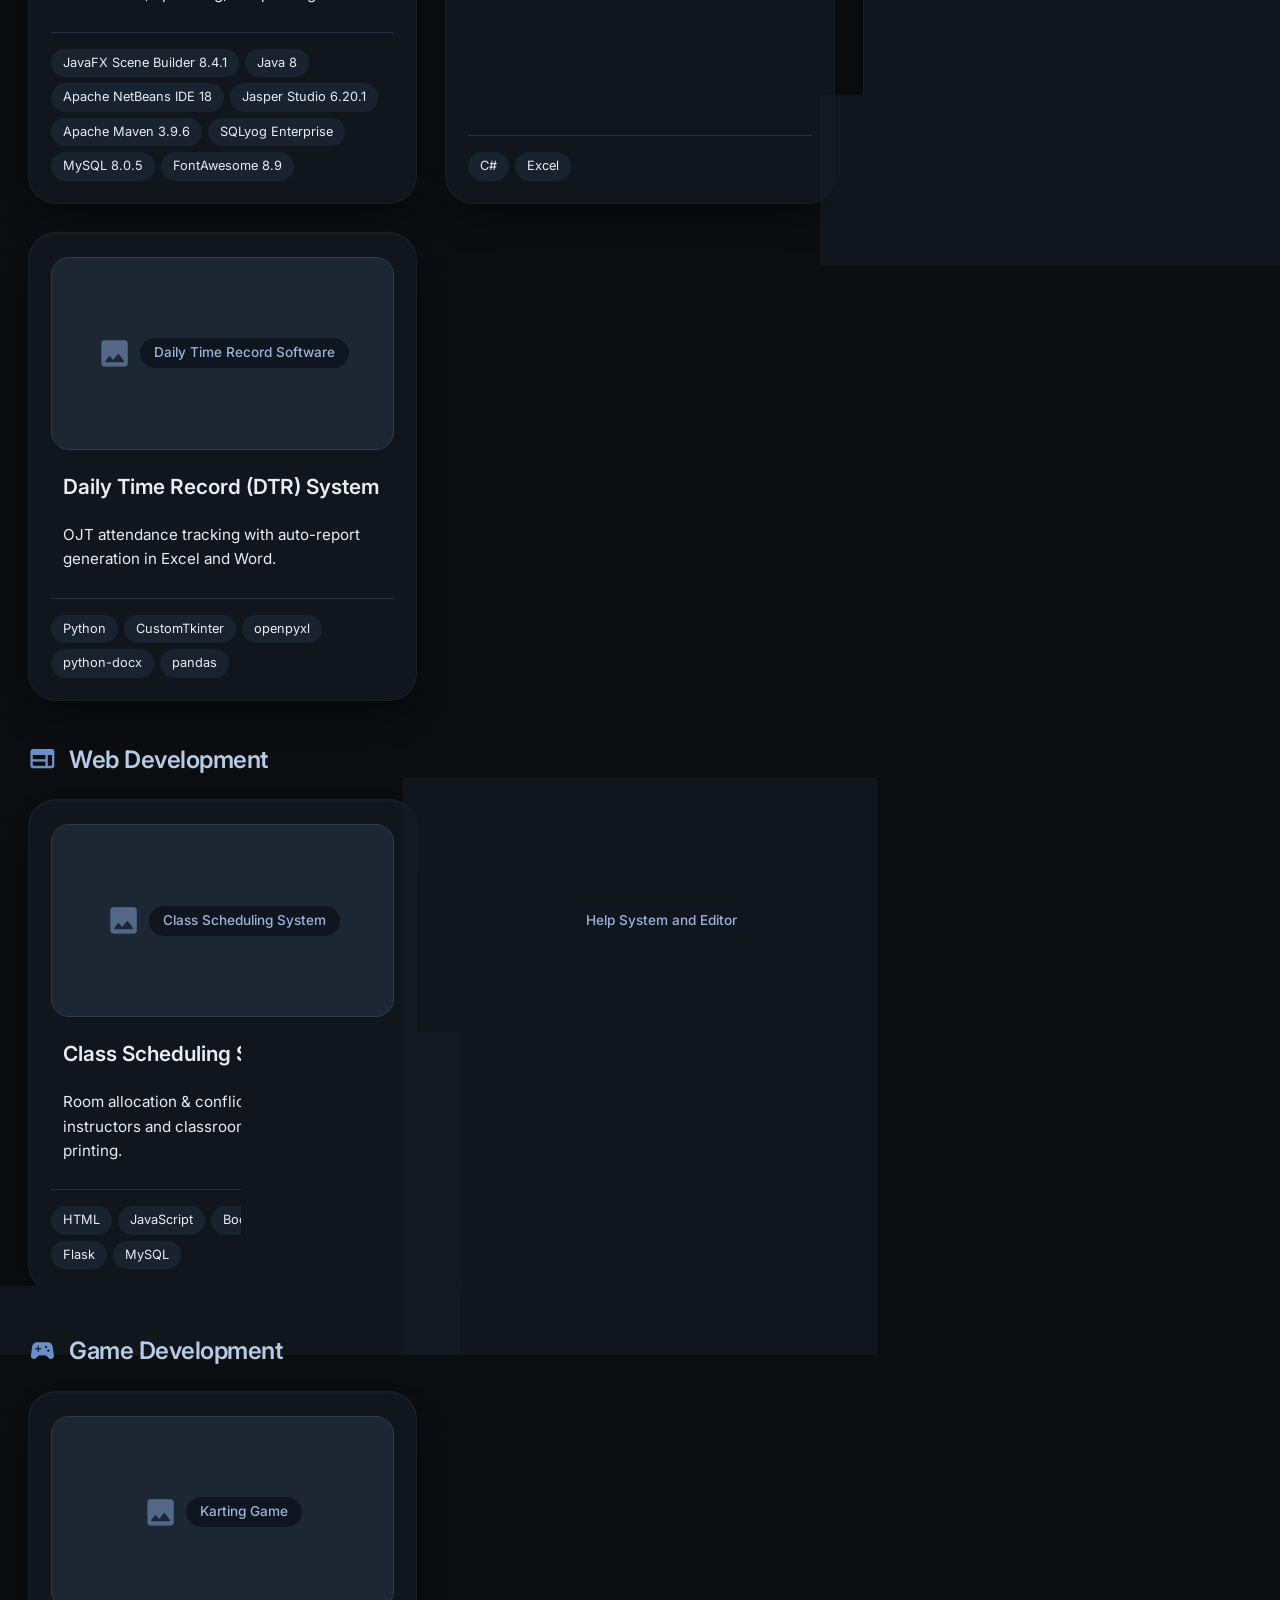
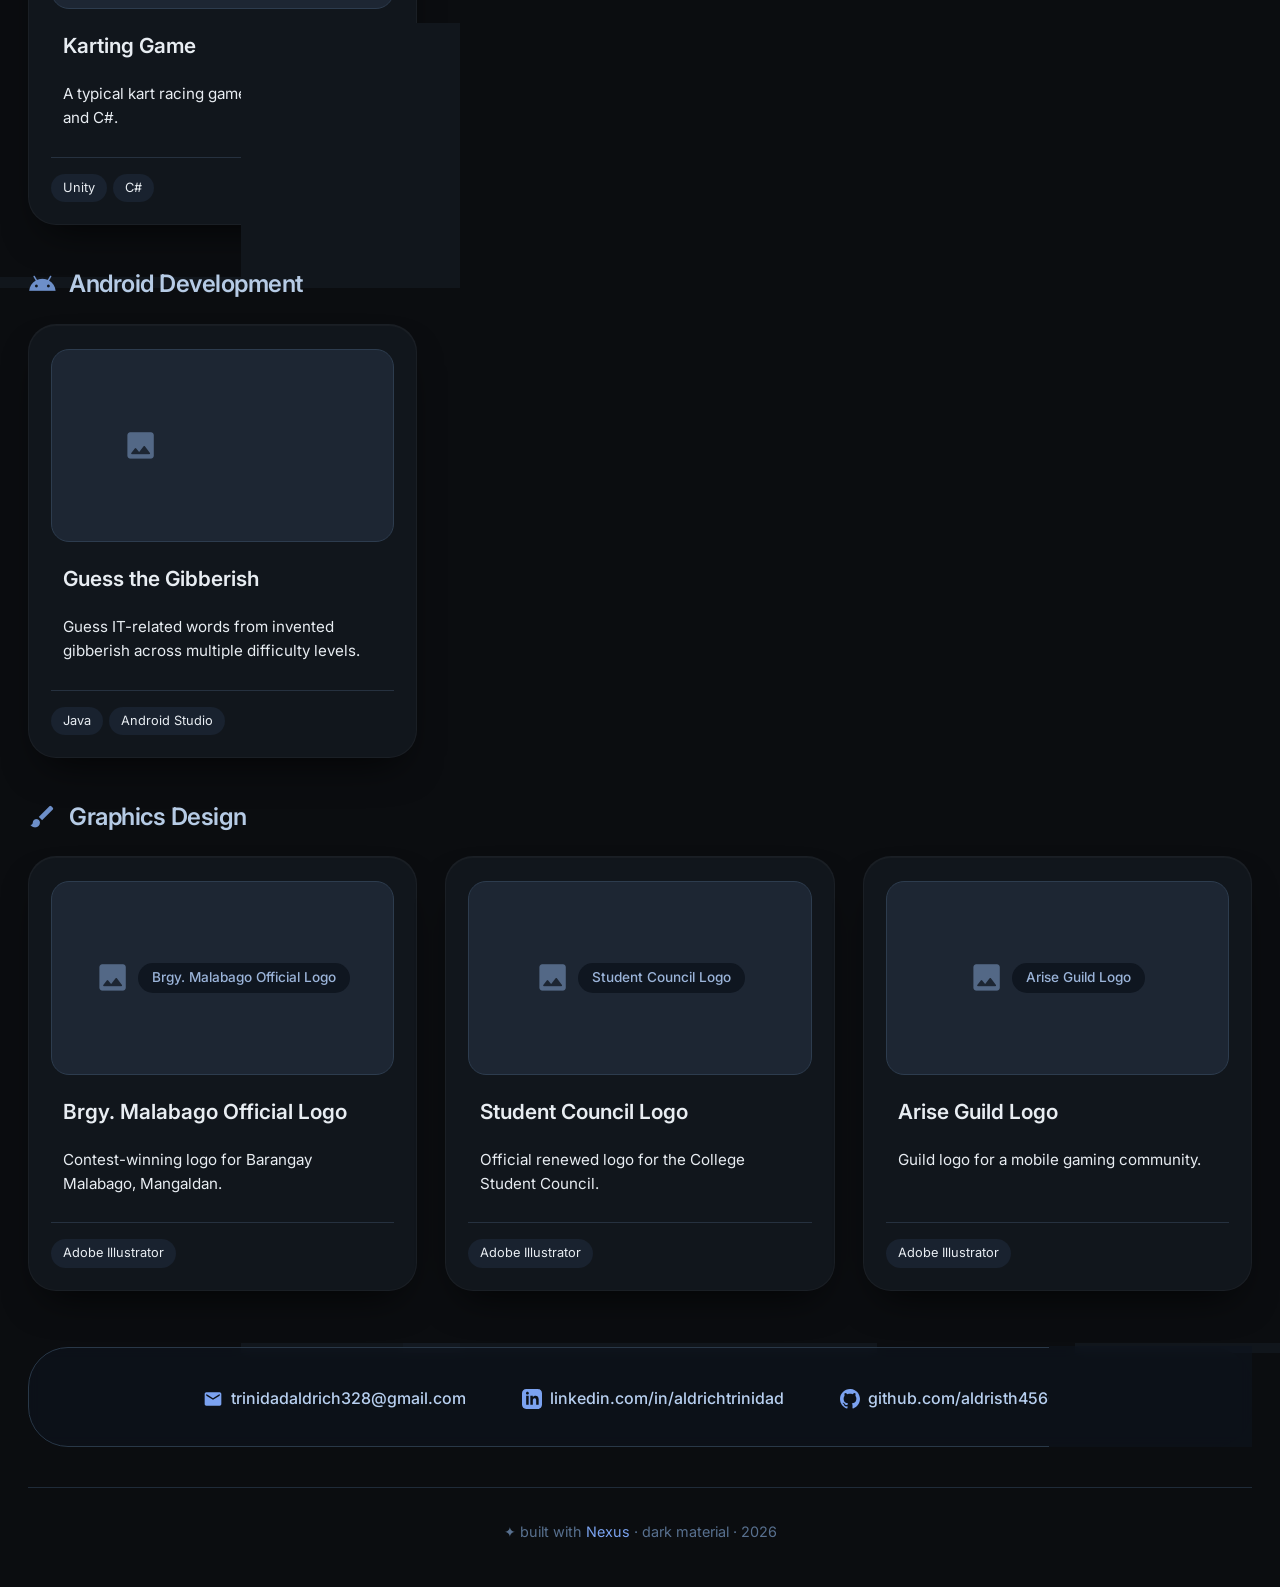
==== commit 5579c1b7: "up" ====
--- a/index.html
+++ b/index.html
@@ -124,6 +124,33 @@
                         <span class="tech">Java</span>
                         <span class="tech">UCanAccess</span>
                         <span class="tech">MS Access</span>
+                    </div>
+                </div>
+            </div>
+
+            <!-- Computerized Accounting System -->
+            <div class="project-card card" data-title="Computerized Accounting System" data-longdesc="A computerized accounting system for Guanzon Group of Companies that I contributed to developing, covering the inventory and accounting processes. It supports multiple account restrictions, uploading, and printing.
+
+Features:
+• Inventory and accounting process management
+• Multiple account restrictions (access control per user role)
+• Uploading of records and files
+• Printing of reports and transaction documents (Jasper Studio)">
+                <div class="preview-img">
+                    <img data-src="DesktopDev/ComputerizedAccountingSystem/preview1.png" alt="Computerized Accounting System" />
+                </div>
+                <h3>Computerized Accounting System</h3>
+                <p>Accounting and inventory system for Guanzon Group of Companies with account restrictions, uploading, and printing.</p>
+                <div class="meta">
+                    <div class="tech-wrapper">
+                        <span class="tech">JavaFX Scene Builder 8.4.1</span>
+                        <span class="tech">Java 8</span>
+                        <span class="tech">Apache NetBeans IDE 18</span>
+                        <span class="tech">Jasper Studio 6.20.1</span>
+                        <span class="tech">Apache Maven 3.9.6</span>
+                        <span class="tech">SQLyog Enterprise</span>
+                        <span class="tech">MySQL 8.0.5</span>
+                        <span class="tech">FontAwesome 8.9</span>
                     </div>
                 </div>
             </div>
@@ -441,6 +468,8 @@
     <div class="viewer-overlay" id="imageViewer" aria-hidden="true">
         <div class="viewer-box" role="dialog" aria-label="Image viewer">
             <button type="button" class="viewer-close" id="viewerClose" aria-label="Close"><span class="material-icons-round">close</span></button>
+            <button type="button" class="viewer-arrow prev" id="viewerPrev" aria-label="Previous image"><span class="material-icons-round">chevron_left</span></button>
+            <button type="button" class="viewer-arrow next" id="viewerNext" aria-label="Next image"><span class="material-icons-round">chevron_right</span></button>
             <div class="viewer-stage" id="viewerStage">
                 <img id="viewerImage" alt="project preview" draggable="false" />
             </div>
@@ -474,7 +503,7 @@
                 <div class="modal-desc" id="modalDesc">
                     <strong>Description:</strong>
                 </div>
-                <div class="modal-footer">
+                <div class="modal-footer" style="display:none;"> <!-- GitHub button hidden for now; remove style to show again -->
                     <a href="#" id="modalGitHubLink" target="_blank">
                         <span class="material-icons-round" style="font-size:1.2rem;">open_in_new</span> GitHub
                     </a>
--- a/style.css
+++ b/style.css
@@ -505,6 +505,19 @@
     background: #0b111a;
     user-select: none;
     -webkit-user-drag: none;
+    transform-origin: 50% 50%;
+    transition: transform 0.2s ease;
+    will-change: transform;
+}
+.modal-gallery.zoomed {
+    cursor: grab;
+    touch-action: none;
+}
+.modal-gallery.dragging {
+    cursor: grabbing;
+}
+.modal-gallery.dragging img {
+    transition: none;
 }
 .modal-gallery .placeholder-img {
     position: absolute;
@@ -629,6 +642,38 @@
 .viewer-close:focus-visible {
     background: rgba(77, 126, 217, 0.9);
 }
+.viewer-arrow {
+    position: absolute;
+    top: 50%;
+    transform: translateY(-50%);
+    z-index: 5;
+    width: 48px;
+    height: 48px;
+    padding: 0;
+    border-radius: 50%;
+    border: 1px solid rgba(198, 220, 255, 0.25);
+    background: rgba(20, 27, 36, 0.45);
+    color: #e3eeff;
+    cursor: pointer;
+    display: flex;
+    align-items: center;
+    justify-content: center;
+    opacity: 0.6;
+    backdrop-filter: blur(6px);
+    -webkit-backdrop-filter: blur(6px);
+    transition: opacity 0.2s, background 0.2s, border-color 0.2s;
+}
+.viewer-arrow.prev { left: 16px; }
+.viewer-arrow.next { right: 16px; }
+.viewer-arrow:hover,
+.viewer-arrow:focus-visible {
+    opacity: 1;
+    background: rgba(77, 126, 217, 0.85);
+    border-color: #9dbcf5;
+}
+.viewer-arrow[hidden] {
+    display: none;
+}
 .modal-nav {
     display: flex;
     justify-content: space-between;
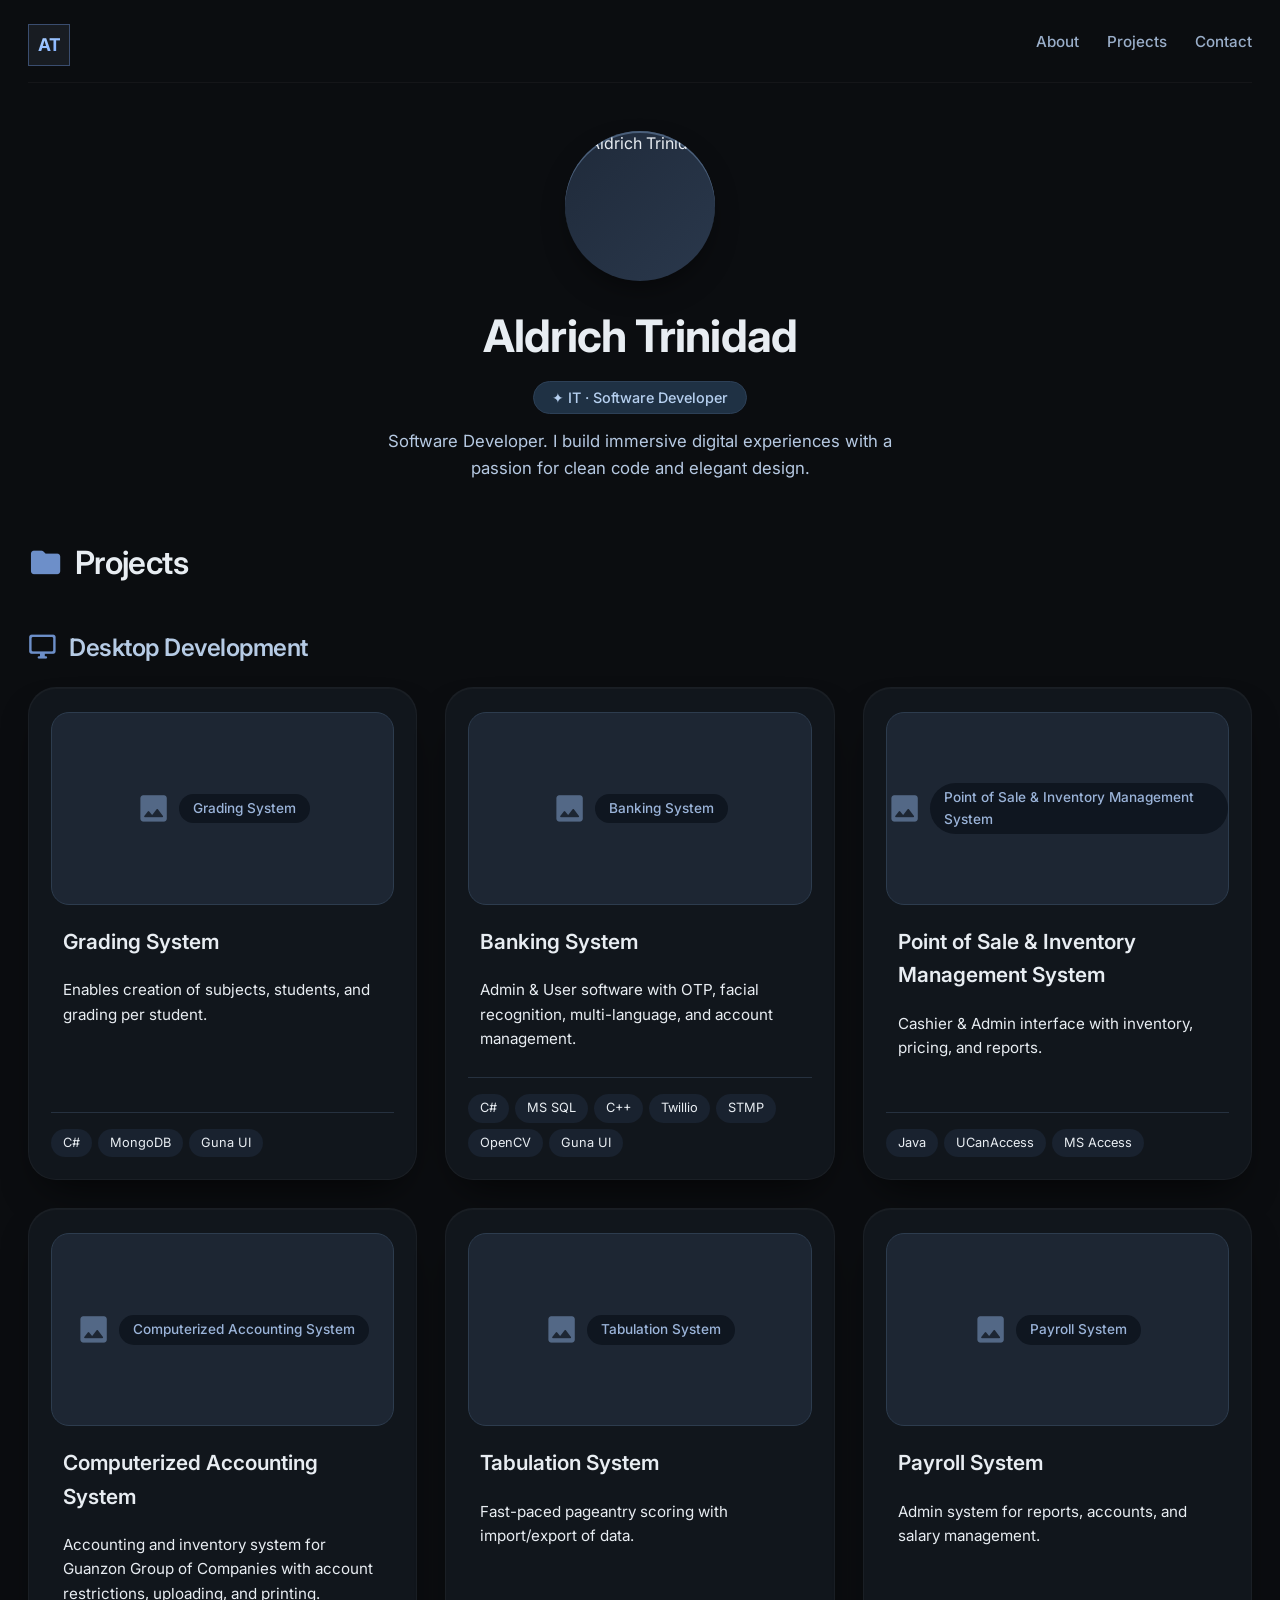
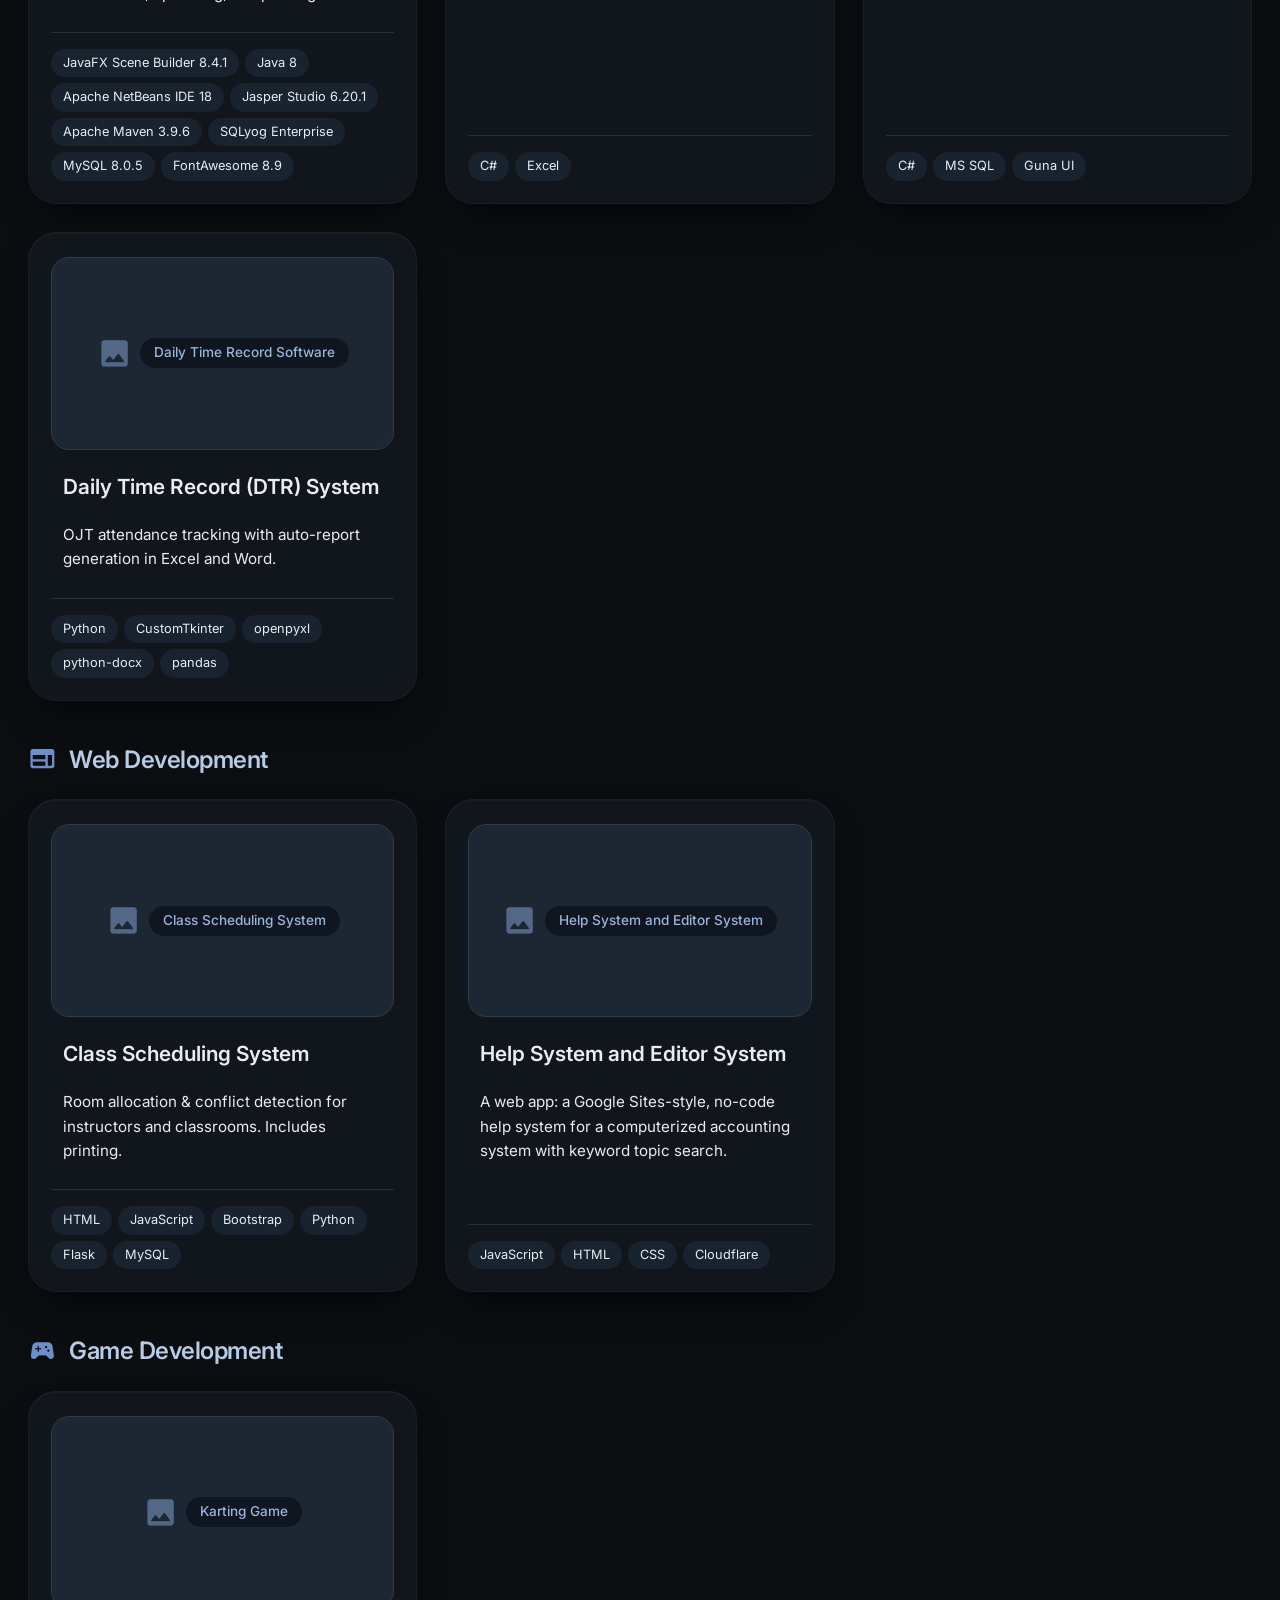
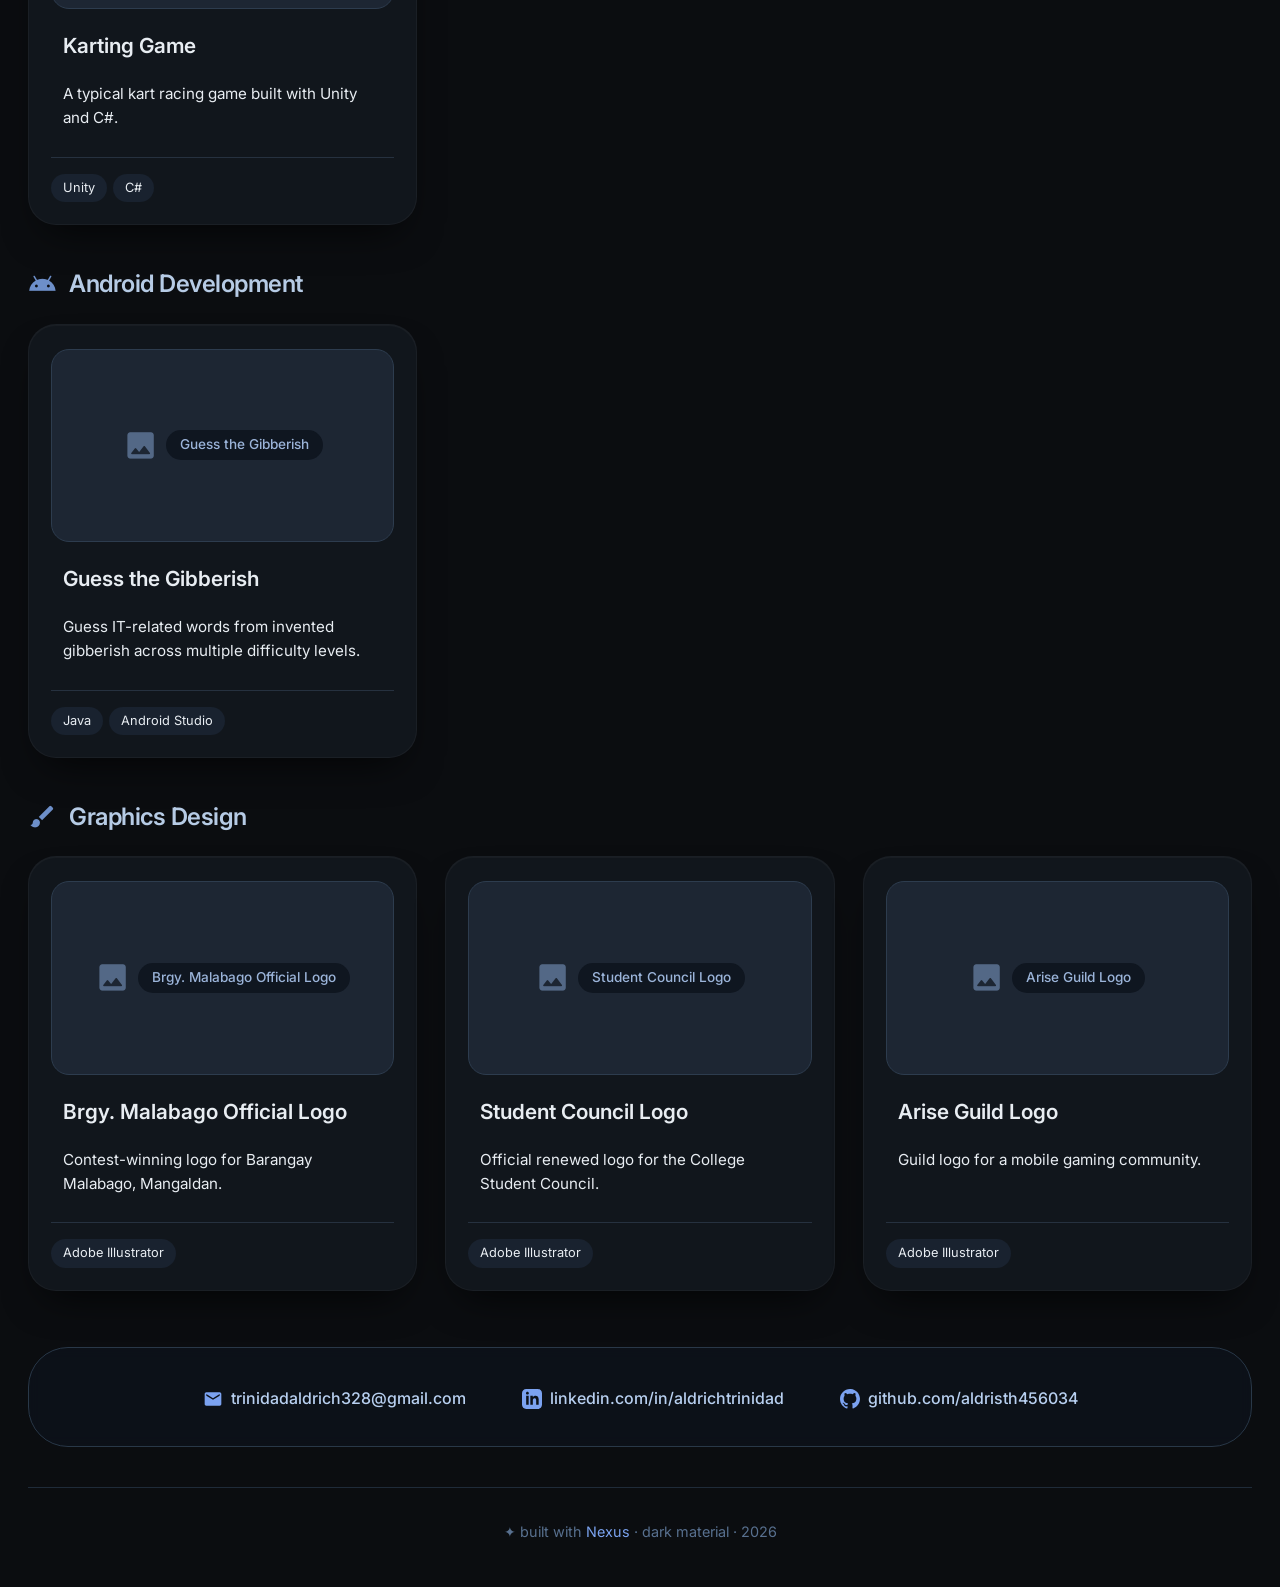
==== commit d2db7bf5: "up" ====
--- a/index.html
+++ b/index.html
@@ -271,8 +271,8 @@
                 </div>
             </div>
 
-            <!-- Help System and Editor -->
-            <div class="project-card card" data-title="Help System and Editor" data-longdesc="A simple Google Sites-style help system for a computerized accounting system. Content creators build and publish help pages without coding in the editor, while users browse and search topics by keyword in the viewer. Built with JavaScript, HTML, CSS, and Cloudflare.
+            <!-- Help System and Editor System -->
+            <div class="project-card card" data-title="Help System and Editor System" data-longdesc="A web app: a simple Google Sites-style help system for a computerized accounting system. Content creators build and publish help pages without coding in the editor, while users browse and search topics by keyword in the viewer. Built with JavaScript, HTML, CSS, and Cloudflare.
 
 Features:
 • Two apps: a Viewer for reading help topics and an Editor for creating content
@@ -283,10 +283,10 @@
 • Backup export and import
 • File upload and download support">
                 <div class="preview-img">
-                    <img data-src="WebDev/HelpSystem/preview1.jpeg" alt="Help System and Editor" />
-                </div>
-                <h3>Help System and Editor</h3>
-                <p>A Google Sites-style, no-code help system for a computerized accounting system with keyword topic search.</p>
+                    <img data-src="WebDev/HelpSystem/preview1.jpeg" alt="Help System and Editor System" />
+                </div>
+                <h3>Help System and Editor System</h3>
+                <p>A web app: a Google Sites-style, no-code help system for a computerized accounting system with keyword topic search.</p>
                 <div class="meta">
                     <div class="tech-wrapper">
                         <span class="tech">JavaScript</span>
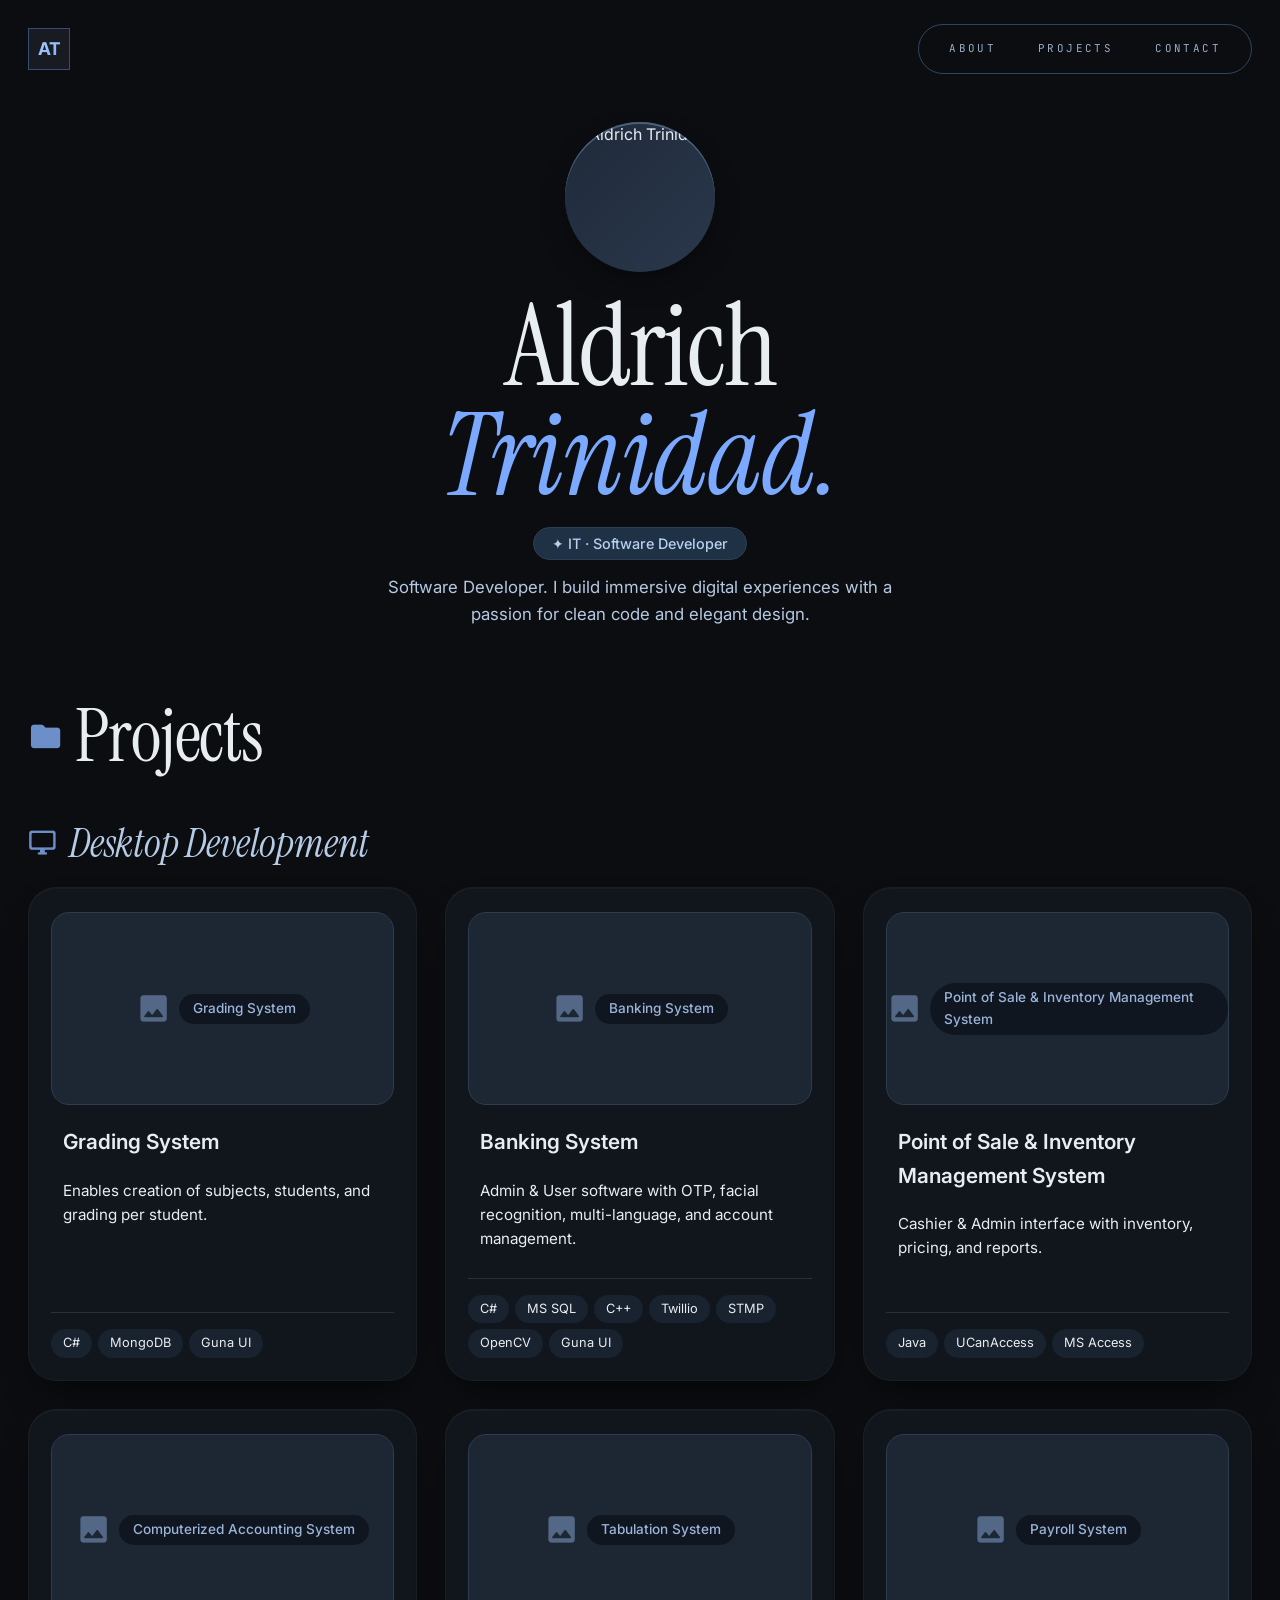
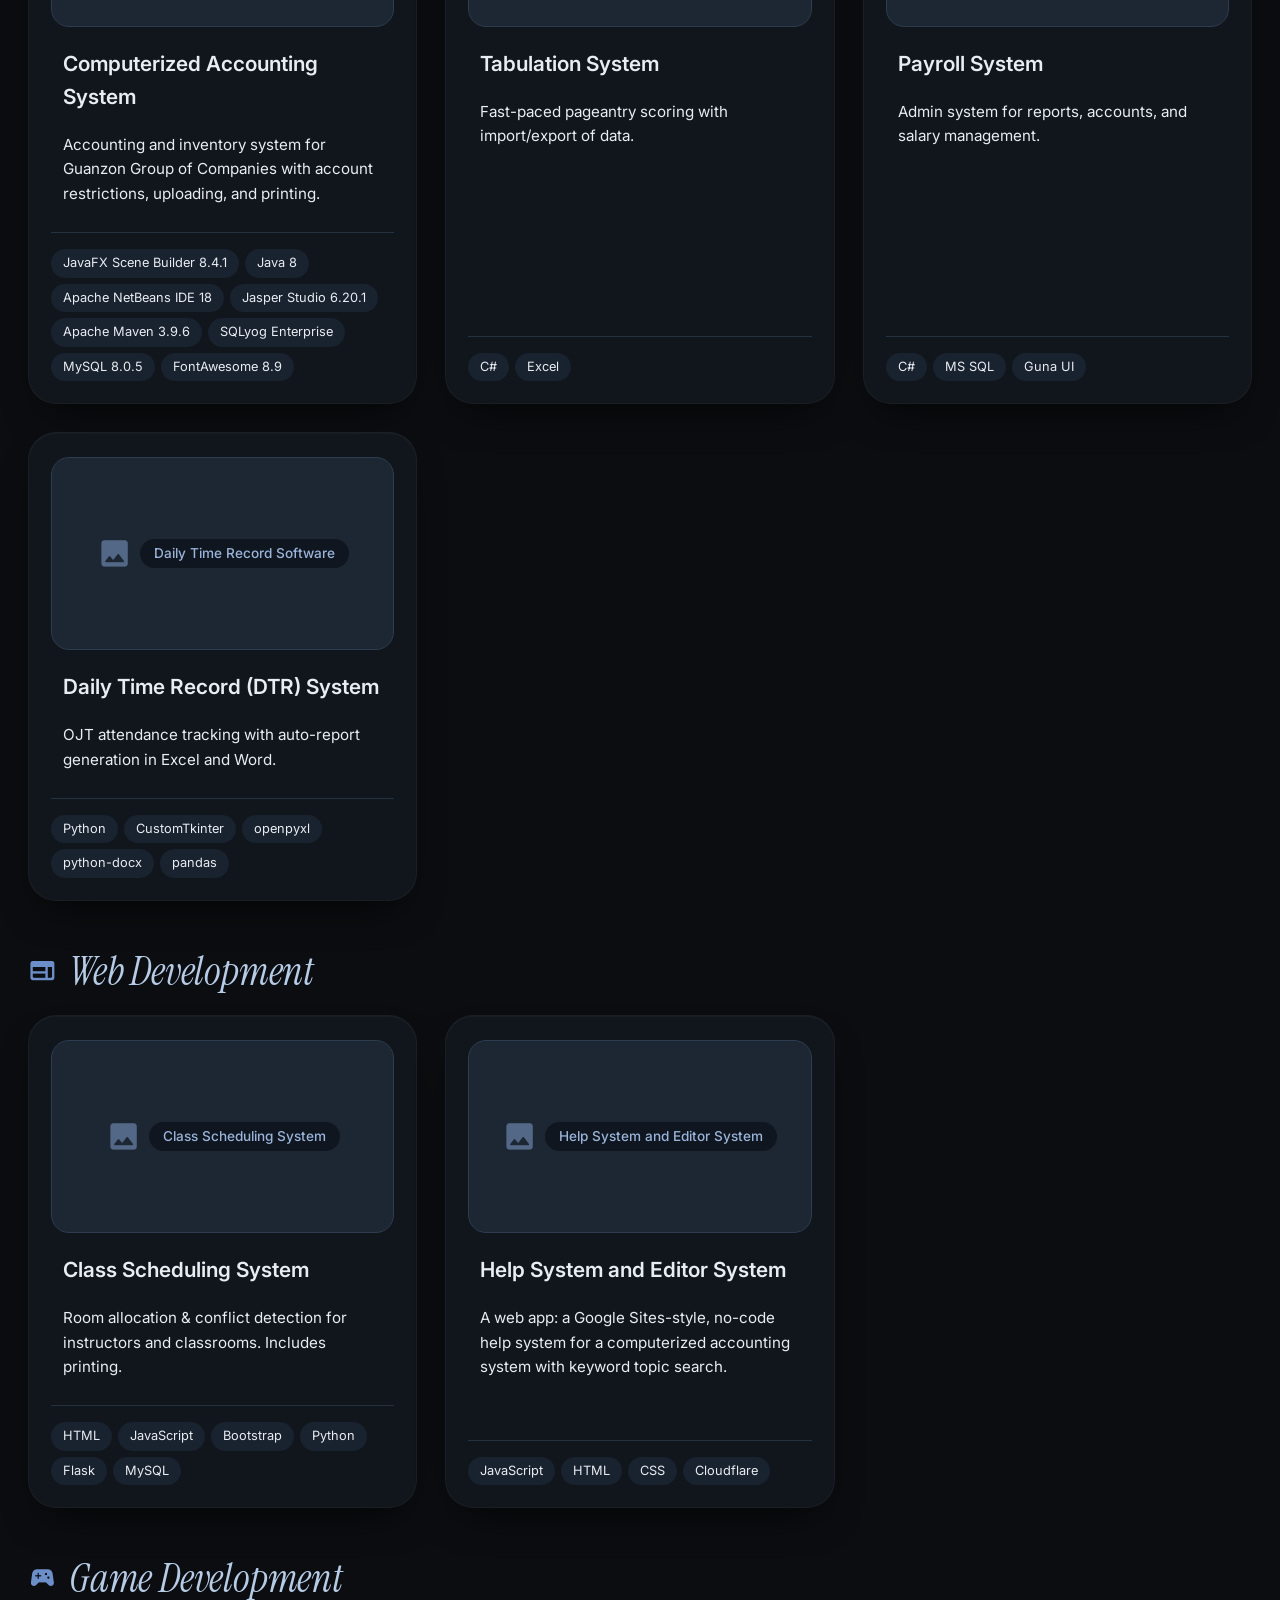
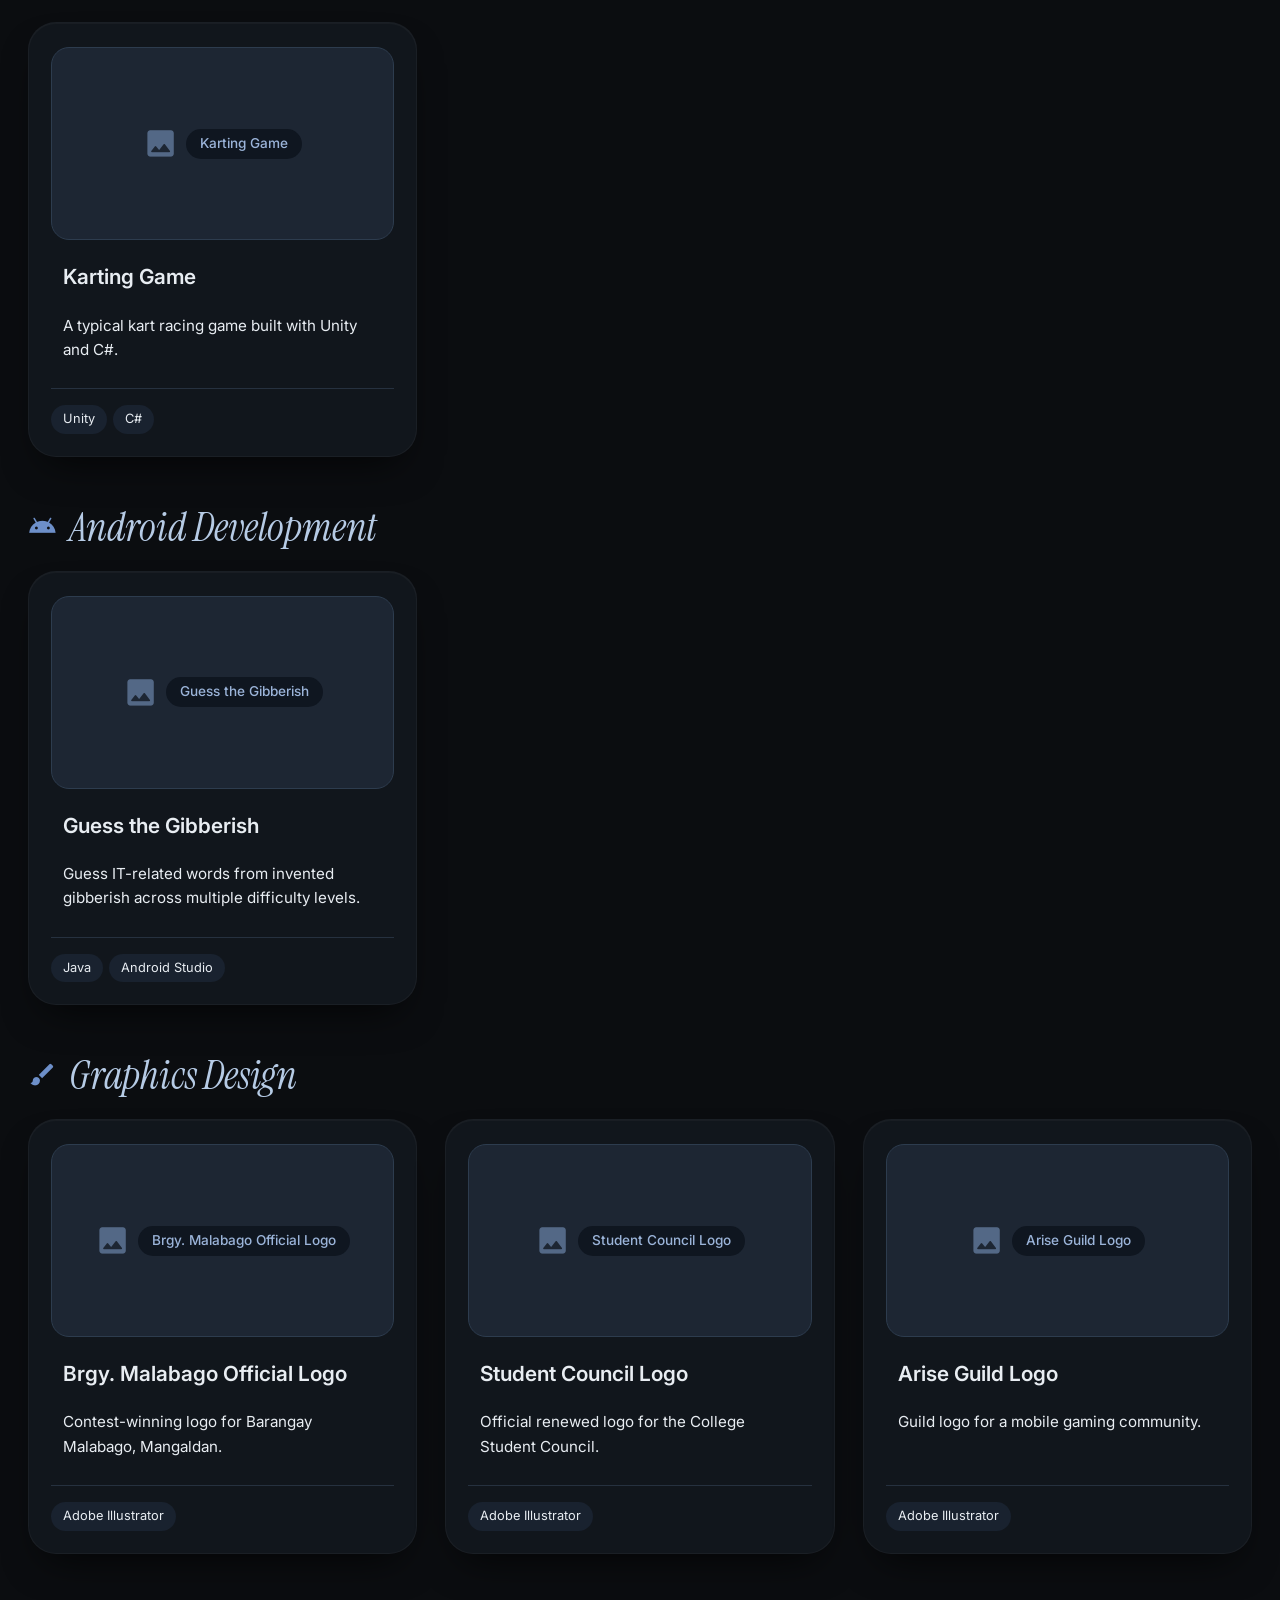
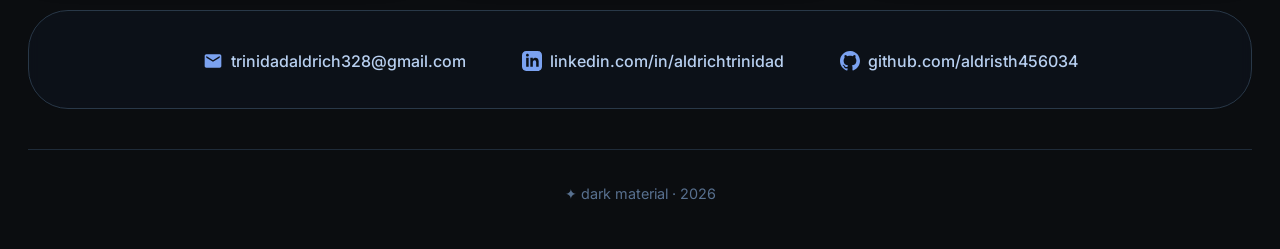
==== commit fff96c30: "up" ====
--- a/index.html
+++ b/index.html
@@ -5,7 +5,9 @@
     <meta name="viewport" content="width=device-width, initial-scale=1.0" />
     <title>Aldrich Trinidad · Portfolio</title>
     <!-- Google Font & Material Icons -->
-    <link href="https://fonts.googleapis.com/css2?family=Inter:opsz,wght@14..32,400;14..32,500;14..32,600;14..32,700&display=swap" rel="stylesheet" />
+    <link rel="preconnect" href="https://fonts.googleapis.com" />
+    <link rel="preconnect" href="https://fonts.gstatic.com" crossorigin />
+    <link href="https://fonts.googleapis.com/css2?family=Inter:opsz,wght@14..32,400;14..32,500;14..32,600;14..32,700&family=Instrument+Serif:ital@0;1&family=JetBrains+Mono:wght@400;500&display=swap" rel="stylesheet" />
     <link href="https://fonts.googleapis.com/icon?family=Material+Icons+Round" rel="stylesheet" />
     <!-- External CSS -->
     <link rel="stylesheet" href="style.css" />
@@ -16,14 +18,14 @@
 
         <!-- HEADER -->
         <header>
-            <a href="#" class="logo" aria-label="Aldrich Trinidad home">
-                <span>AT</span>
+            <a href="#" class="brand" aria-label="Aldrich Trinidad home">
+                <span class="logo"><span>AT</span></span>
             </a>
-            <div class="nav-links">
+            <nav class="nav-links" aria-label="Main">
                 <a href="#about">About</a>
                 <a href="#projects">Projects</a>
                 <a href="#contact">Contact</a>
-            </div>
+            </nav>
         </header>
 
         <!-- PROFILE -->
@@ -32,7 +34,7 @@
                 <img data-src="ProfileImg/preview1.png" alt="Aldrich Trinidad" />
             </div>
             <div class="profile-text">
-                <h1>Aldrich Trinidad</h1>
+                <h1>Aldrich <em>Trinidad.</em></h1>
                 <div class="badge">✦ IT · Software Developer</div>
                 <p>Software Developer. I build immersive digital experiences with a passion for clean code and elegant design.</p>
             </div>
@@ -460,7 +462,7 @@
         </div>
 
         <div class="footer-note">
-            ✦ built with <span style="color:#7ba3f0;">Nexus</span> · dark material · 2026
+            ✦ dark material · 2026
         </div>
     </div>
 
--- a/style.css
+++ b/style.css
@@ -3,6 +3,14 @@
     margin: 0;
     padding: 0;
     box-sizing: border-box;
+}
+:root {
+    --text: #e8edf2;
+    --accent: #7aa9ff;
+    --muted: #9aaec9;
+    --line: rgba(122, 169, 255, 0.35);
+    --font-display: 'Instrument Serif', 'Times New Roman', serif;
+    --font-mono: 'JetBrains Mono', ui-monospace, 'SFMono-Regular', Menlo, monospace;
 }
 body {
     background: #0b0d10;
@@ -58,12 +66,18 @@
 
 /* ----- HEADER ----- */
 header {
-    padding: 24px 0 16px;
+    padding: 24px 0 0;
     display: flex;
     justify-content: space-between;
     align-items: center;
     flex-wrap: wrap;
-    border-bottom: 1px solid rgba(255,255,255,0.04);
+    gap: 16px;
+}
+.brand {
+    display: flex;
+    align-items: center;
+    gap: 14px;
+    text-decoration: none;
 }
 .logo {
     display: flex;
@@ -88,21 +102,32 @@
 }
 .nav-links {
     display: flex;
-    gap: 28px;
-    font-weight: 500;
-    font-size: 0.95rem;
-    color: #9aaec9;
+    align-items: center;
+    gap: 6px;
+    padding: 0 12px;
+    height: 50px;
+    border: 1px solid var(--line);
+    border-radius: 999px;
+    font-family: var(--font-mono);
+    font-size: 0.68rem;
+    letter-spacing: 0.22em;
+    text-transform: uppercase;
 }
 .nav-links a {
-    color: inherit;
+    color: var(--muted);
     text-decoration: none;
-    transition: color 0.2s;
-    border-bottom: 2px solid transparent;
-    padding-bottom: 4px;
-}
-.nav-links a:hover {
+    padding: 8px 18px;
+    border-radius: 999px;
+    transition: color 0.2s, background 0.2s;
+}
+.nav-links a:hover,
+.nav-links a:focus-visible {
     color: #d6e5ff;
-    border-bottom-color: #4d8eff;
+    background: rgba(77, 142, 255, 0.12);
+    outline: none;
+}
+.nav-links a:focus-visible {
+    box-shadow: 0 0 0 1px #4d8eff;
 }
 
 /* ----- PROFILE (centered) ----- */
@@ -145,10 +170,19 @@
     opacity: 0.9;
 }
 .profile-text h1 {
-    font-size: 2.8rem;
-    font-weight: 700;
+    font-family: var(--font-display);
+    font-weight: 400;
+    font-size: clamp(3.6rem, 9vw, 7.5rem);
+    line-height: 0.95;
     letter-spacing: -0.02em;
-    margin-bottom: 4px;
+    color: var(--text);
+    margin-bottom: 12px;
+}
+.profile-text h1 em {
+    display: block;
+    font-style: italic;
+    color: var(--accent);
+    letter-spacing: -0.01em;
 }
 .profile-text .badge {
     background: #1f3144;
@@ -171,10 +205,12 @@
 
 /* ----- SECTION TITLE ----- */
 .section-title {
-    font-size: 2rem;
-    font-weight: 600;
-    margin: 56px 0 28px;
-    letter-spacing: -0.02em;
+    font-family: var(--font-display);
+    font-size: clamp(2.8rem, 6vw, 4.6rem);
+    font-weight: 400;
+    line-height: 1;
+    margin: 72px 0 28px;
+    letter-spacing: -0.015em;
     display: flex;
     align-items: center;
     gap: 12px;
@@ -184,10 +220,13 @@
     color: #6d8fc9;
 }
 .sub-section-title {
-    font-size: 1.5rem;
-    font-weight: 600;
-    margin: 40px 0 20px;
-    letter-spacing: -0.02em;
+    font-family: var(--font-display);
+    font-size: clamp(1.9rem, 3.4vw, 2.5rem);
+    font-weight: 400;
+    font-style: italic;
+    line-height: 1.1;
+    margin: 48px 0 22px;
+    letter-spacing: -0.005em;
     display: flex;
     align-items: center;
     gap: 12px;
@@ -392,8 +431,9 @@
     .project-grid {
         grid-template-columns: 1fr;
     }
-    .profile-text h1 { font-size: 2.2rem; }
-    .nav-links { gap: 14px; font-size: 0.85rem; flex-wrap: wrap; }
+    .nav-links { gap: 0; padding: 0 6px; height: 44px; font-size: 0.6rem; letter-spacing: 0.16em; }
+    .nav-links a { padding: 8px 11px; }
+    .profile-text h1 { font-size: clamp(3rem, 15vw, 4rem); }
 }
 
 /* ----- MODAL ----- */
@@ -599,7 +639,7 @@
     align-items: center;
     justify-content: center;
     overflow: hidden;
-    cursor: zoom-in;
+    cursor: default;
     touch-action: none;
 }
 .viewer-stage.zoomed {
